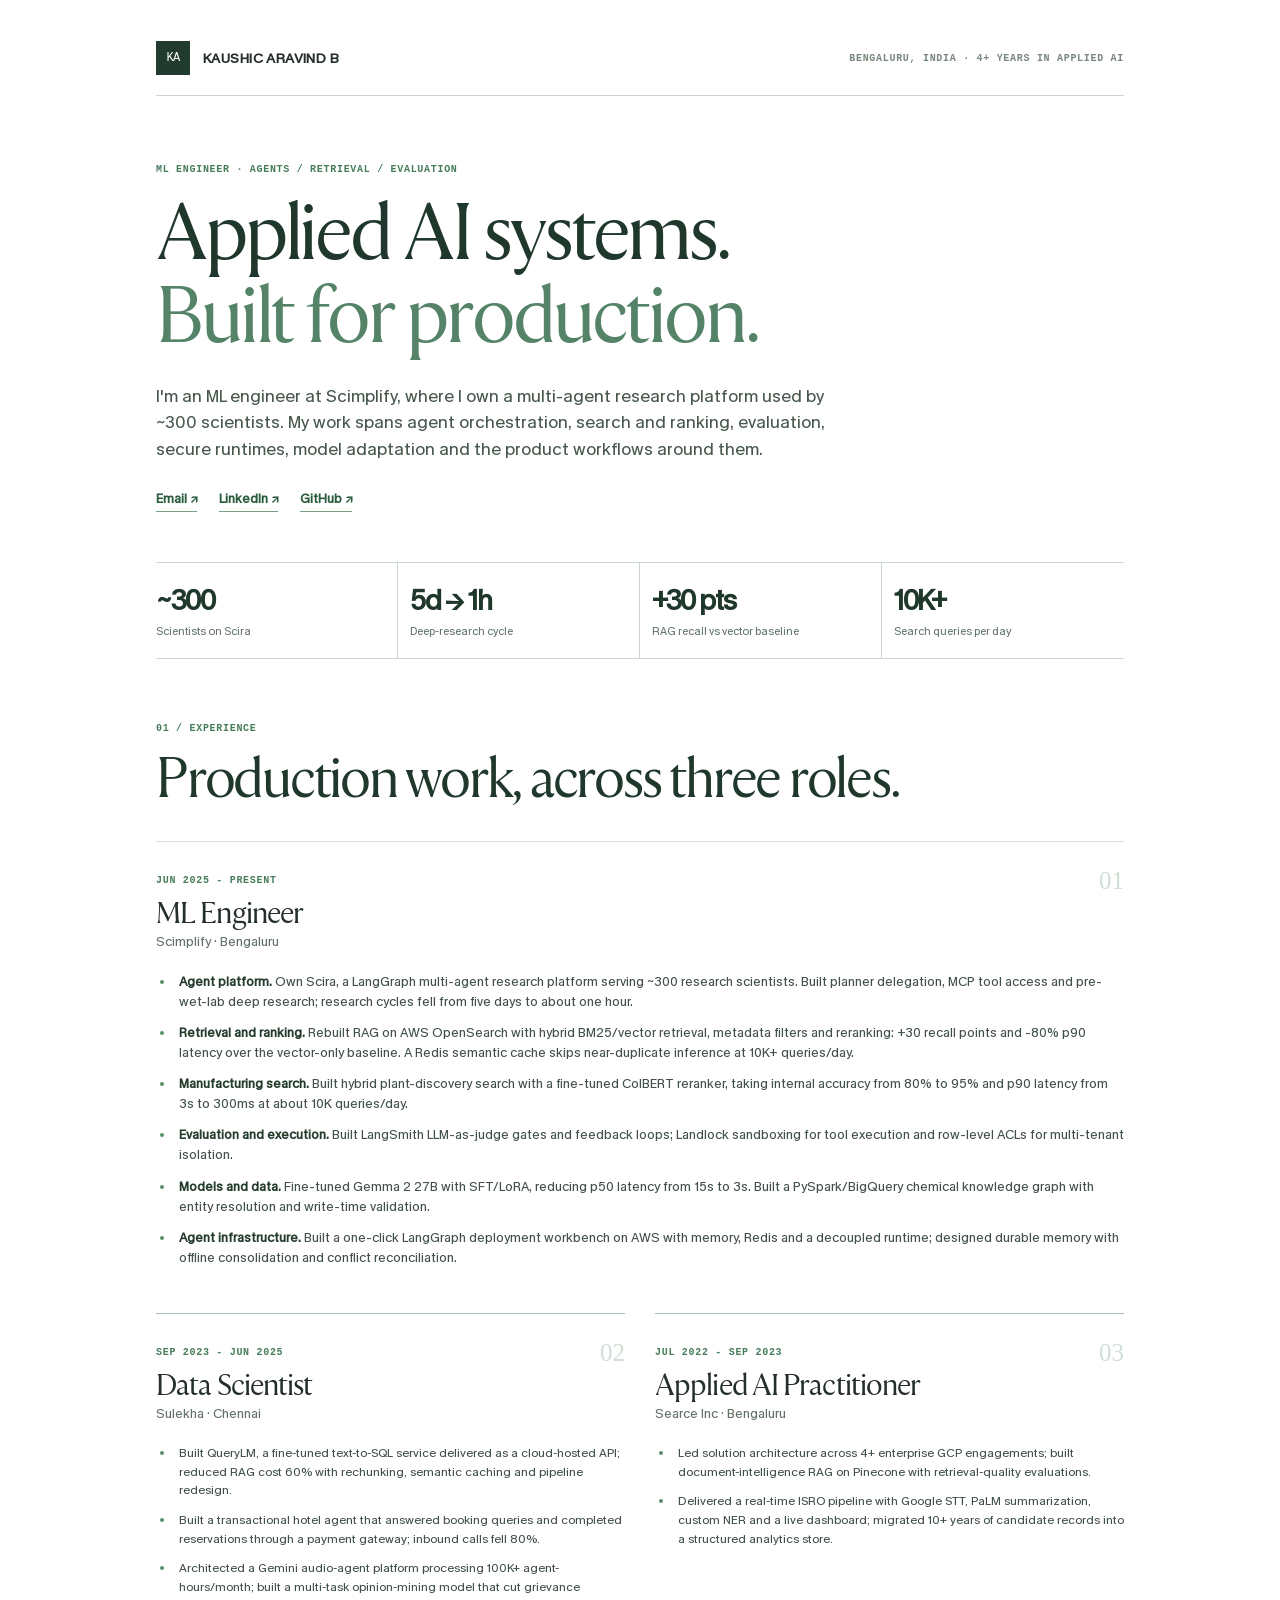
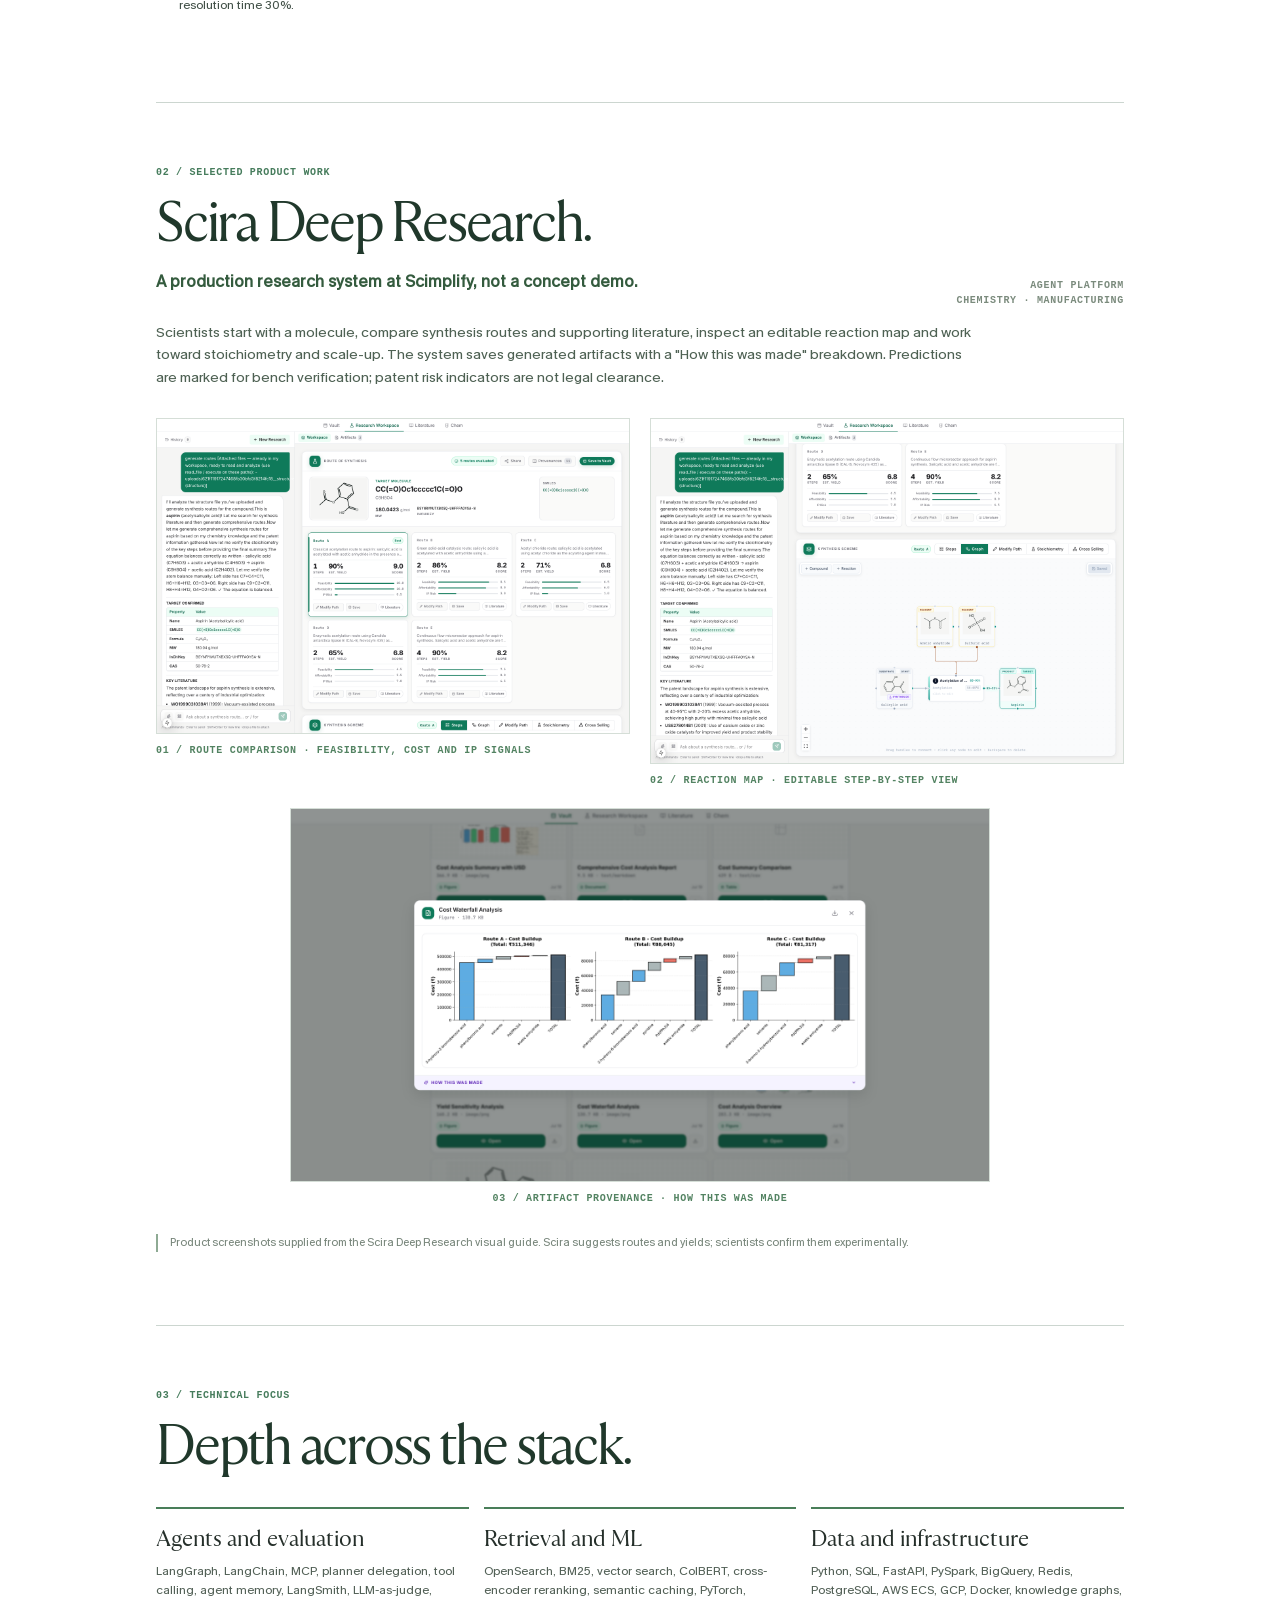
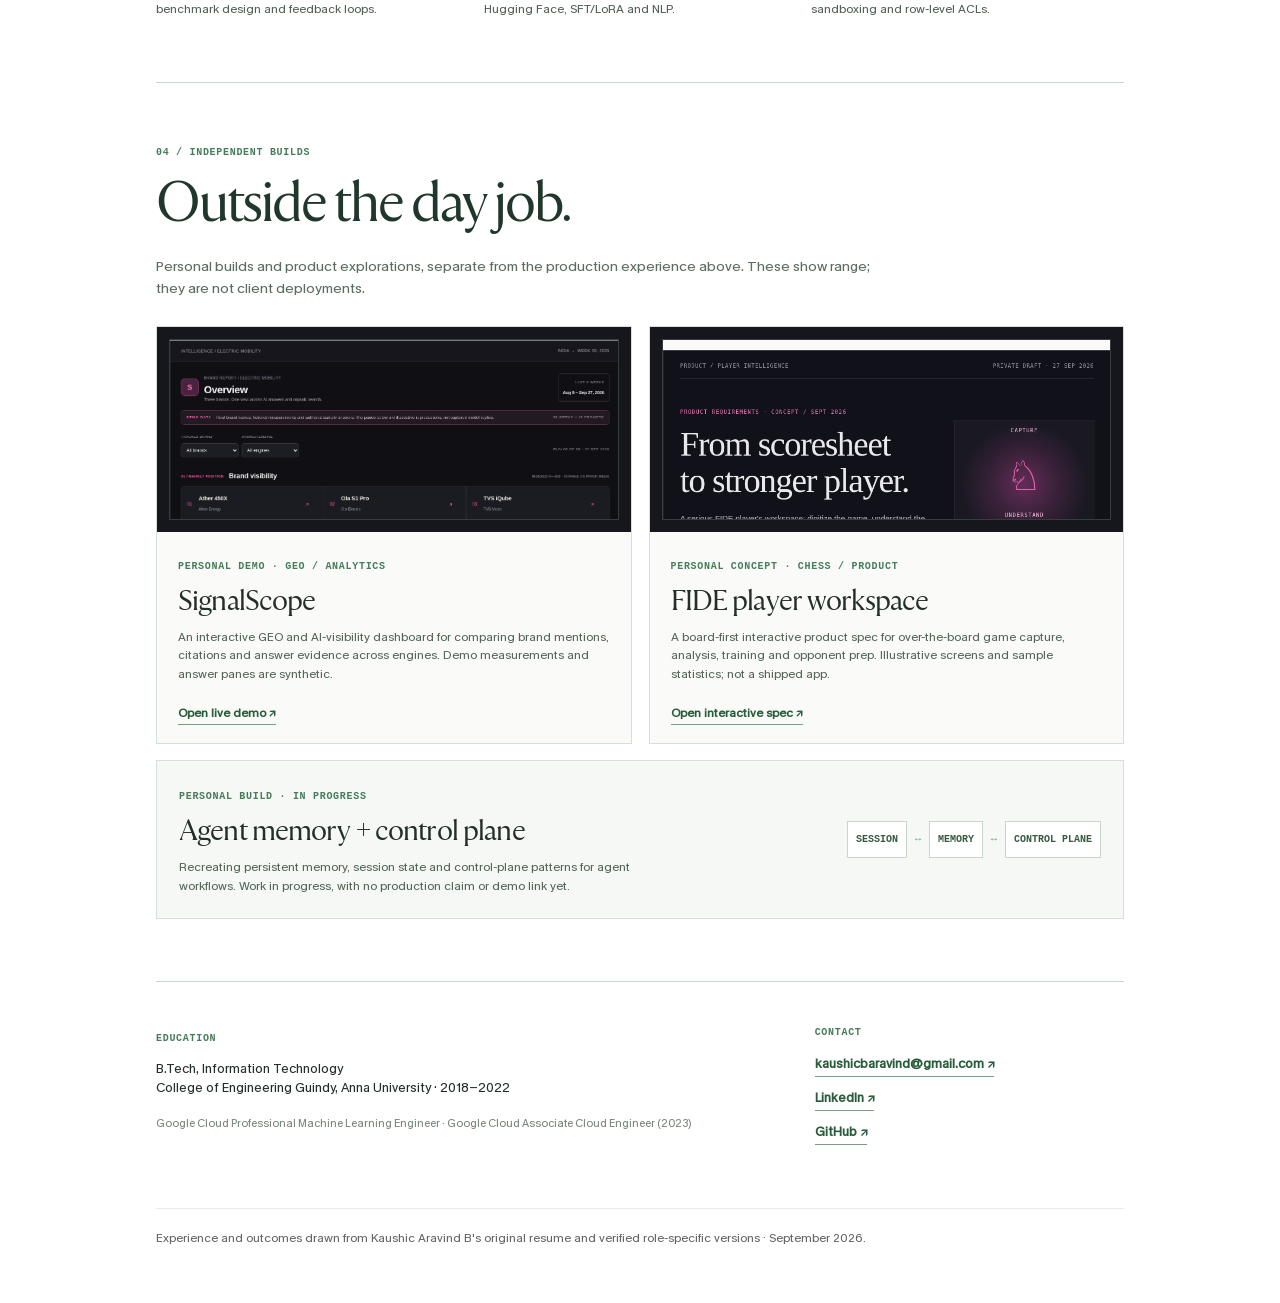
==== portfolio/index.html @ b6847d8d "Publish applied AI portfolio and independent demos" ====
<!doctype html><html lang="en"><head><meta charset="UTF-8"><meta name="viewport" content="width=device-width,initial-scale=1"><title>Kaushic Aravind B | Applied AI Engineer</title>  <script type="module" crossorigin src="./assets/portfolio-B55rDyBB.js"></script>
  <link rel="modulepreload" crossorigin href="./assets/shim-C5MHmxsf.js">
  <link rel="stylesheet" crossorigin href="./assets/shim-DwW3Mtgs.css">
  <link rel="stylesheet" crossorigin href="./assets/portfolio-5-9ZwPpC.css">
</head><body><div id="root"></div></body></html>
---- portfolio/assets/shim-DwW3Mtgs.css ----
@font-face{font-family:Aime;src:url(./Aime-Regular-C7CHWRR1.woff2) format("woff2");font-weight:400;font-display:swap}@font-face{font-family:KMR Melange Grotesk;src:url(./KMRMelangeGrotesk-Regular-BQ0DoJin.woff2) format("woff2");font-display:swap}:root{--ds-page:#fff;--ds-ink:#251f21;--ds-hairline:#eae9ea}.file-card{max-width:1040px;margin:0 auto;padding:24px;background:#fff}.file-header{padding:16px 0 20px;font-family:KMR Melange Grotesk,Arial,sans-serif}.file-header h1{font:400 36px/1.1 Aime,Georgia,serif;letter-spacing:-.025em;margin:0 0 12px}.file-header p{margin:4px 0;font-size:14px;line-height:1.5}.file-closing{font:12px/1.5 KMR Melange Grotesk,Arial,sans-serif;color:#666;padding:20px 0;border-top:1px solid #eae9ea;margin-top:20px}@media(min-width:768px){.file-card{padding:36px}}body:has(.prdshell) .file-header{color:#25232b}body:has(.prdshell) .file-closing{background:#111219;color:#aaa;border:0;padding:18px 24px;margin:0}
---- portfolio/assets/portfolio-5-9ZwPpC.css ----
html,body,#root{margin:0;min-height:100%}body{background:var(--ds-page)}*{box-sizing:border-box}.cv{color:#252f2a;font-family:KMR Melange Grotesk,Arial,sans-serif}.top{display:flex;justify-content:space-between;align-items:center;border-bottom:1px solid #ccd6d0;padding:5px 0 20px;gap:15px}.identity{display:flex;gap:13px;align-items:center;font-weight:700;font-size:14px;letter-spacing:.03em}.monogram{display:grid;place-items:center;width:34px;height:34px;background:#213b2e;color:#fff;font:12px monospace;letter-spacing:-.05em}.location,.kicker,.blockLabel,.period,.workStamp,.gallery figcaption{font:700 10px/1.5 monospace;letter-spacing:.07em}.location{color:#77867a;text-align:right}.intro{padding:66px 0 50px}.kicker,.blockLabel,.period{color:#467c5c}.intro h1,.block h2{font-family:Aime,Georgia,serif;font-weight:400;letter-spacing:-.04em;color:#20382b}.intro h1{font-size:clamp(48px,6.2vw,79px);line-height:1.05;margin:17px 0 24px}.intro h1 em{font-style:normal;color:#548368}.intro p{font-size:17px;line-height:1.55;max-width:710px;color:#48584d;margin:0}.contact{display:flex;gap:22px;margin-top:27px}.contact a,.footerContact a{color:#285c3b;text-decoration:none;font-weight:700;border-bottom:1px solid #779f81;padding-bottom:4px;font-size:13px}.contact a:hover,.footerContact a:hover{text-decoration:underline}.impact{display:grid;grid-template-columns:repeat(4,1fr);border-block:1px solid #ccd6d0}.impact>div{padding:19px 12px;border-right:1px solid #ccd6d0}.impact>div:first-child{padding-left:0}.impact>div:last-child{border:0}.impact strong{display:block;font-size:28px;letter-spacing:-.05em;color:#20382b}.impact span{display:block;font-size:11px;color:#66766b;margin-top:5px}.block{padding:62px 0;border-bottom:1px solid #ccd6d0}.block h2{font-size:clamp(37px,4.5vw,56px);line-height:1.1;margin:13px 0 30px}.role{padding:25px 0;border-top:1px solid #d8e1d9}.roleMeta{display:flex;justify-content:space-between;gap:15px;align-items:start}.roleMeta h3{font-family:Aime,Georgia,serif;letter-spacing:-.03em;font-weight:400;font-size:30px;margin:7px 0 1px}.roleMeta p{margin:0;color:#617166;font-size:13px}.roleIndex{font:25px Georgia,serif;color:#d0ded3}.role ul{margin:22px 0 0;padding-left:19px;display:grid;gap:11px}.role li{font-size:13px;line-height:1.55;color:#425148;padding-left:4px}.role li::marker{color:#57916a}.role li b{color:#243c2c}.earlier{display:grid;grid-template-columns:1fr 1fr;gap:30px;margin-top:20px}.earlier .role{border-top:1px solid #aabeb0}.earlier .role li{font-size:12px}.workHeader{display:flex;justify-content:space-between;align-items:end;gap:20px}.workHeader h2{margin-bottom:5px}.workStamp{text-align:right;color:#7b8b7d}.workSub{font-weight:700;color:#345b3e!important}.work>p{font-size:14px;line-height:1.62;max-width:820px;color:#4e6153}.gallery{display:grid;grid-template-columns:repeat(2,minmax(0,1fr));gap:20px;margin:28px 0}.gallery figure{margin:0;min-width:0}.gallery img{width:100%;height:auto;display:block;border:1px solid #d5ded7;background:#eff3f0}.gallery figcaption{margin-top:9px;color:#538362}.gallery .artifact{grid-column:span 2}.artifact img{max-width:700px;margin:auto}.artifact figcaption{text-align:center}.sourceNote{font-size:11px!important;color:#79877c!important;border-left:2px solid #8eaa94;padding-left:12px;margin-top:20px}.skills{display:grid;grid-template-columns:repeat(3,1fr);gap:15px}.skills>div{border-top:2px solid #497e59;padding-top:15px}.skills h3{font-family:Aime,Georgia,serif;font-size:23px;font-weight:400;margin:0 0 9px}.skills p{font-size:12px;line-height:1.6;color:#536157;margin:0}.footer{display:grid;grid-template-columns:2fr 1fr;gap:40px;padding:43px 0}.footer p{font-size:13px;line-height:1.5}.footer small{font-size:11px;color:#78877b;line-height:1.6}.footerContact{display:flex;flex-direction:column;align-items:start;gap:12px}.footerContact .blockLabel{margin-bottom:3px}@media(max-width:700px){.location{display:none}.intro{padding:52px 0 40px}.intro h1{font-size:47px}.intro p{font-size:15px}.impact{grid-template-columns:repeat(2,1fr)}.impact>div{padding:17px 11px!important}.impact>div:nth-child(2){border-right:0}.impact>div:nth-child(-n+2){border-bottom:1px solid #ccd6d0}.impact strong{font-size:23px}.block{padding:47px 0}.earlier,.skills,.footer{grid-template-columns:1fr}.earlier{gap:4px}.gallery{grid-template-columns:1fr}.gallery .artifact{grid-column:auto}.workStamp{display:none}.footer{gap:20px}.contact{gap:15px}}.independentIntro{font-size:14px;line-height:1.55;color:#5b6d60;margin:-8px 0 26px;max-width:730px}.buildGrid{display:grid;grid-template-columns:repeat(2,minmax(0,1fr));gap:17px}.buildCard{border:1px solid #d6e0d8;background:#fafbf9;min-width:0}.buildVisual{background:#15171d;padding:12px;height:205px;overflow:hidden}.buildVisual img{display:block;width:100%;height:100%;object-fit:cover;object-position:left top;border:1px solid #353d43}.buildContent{padding:21px}.buildContent h3,.buildProgress h3{font-family:Aime,Georgia,serif;font-size:29px;font-weight:400;letter-spacing:-.03em;margin:9px 0}.buildContent p,.buildProgress p{font-size:12px;line-height:1.55;color:#56675a;margin:0 0 18px}.buildContent a{color:#285c3b;text-decoration:none;border-bottom:1px solid #779f81;font-size:12px;font-weight:700;padding-bottom:3px}.buildProgress{display:grid;grid-template-columns:1.2fr 1fr;gap:30px;align-items:center;margin-top:16px;border:1px solid #d6e0d8;background:#f5f8f4;padding:22px}.buildProgress p{margin-bottom:0}.buildDiagram{display:flex;align-items:center;justify-content:flex-end;gap:8px;font:700 10px monospace;color:#365941}.buildDiagram span{background:#fff;border:1px solid #c7d8ca;padding:12px 8px;text-align:center}.buildDiagram b{color:#5a9a6a}@media(max-width:700px){.buildGrid,.buildProgress{grid-template-columns:1fr}.buildVisual{height:185px}.buildProgress{gap:18px}.buildDiagram{justify-content:start;gap:5px;font-size:8px}.buildDiagram span{padding:10px 5px}}
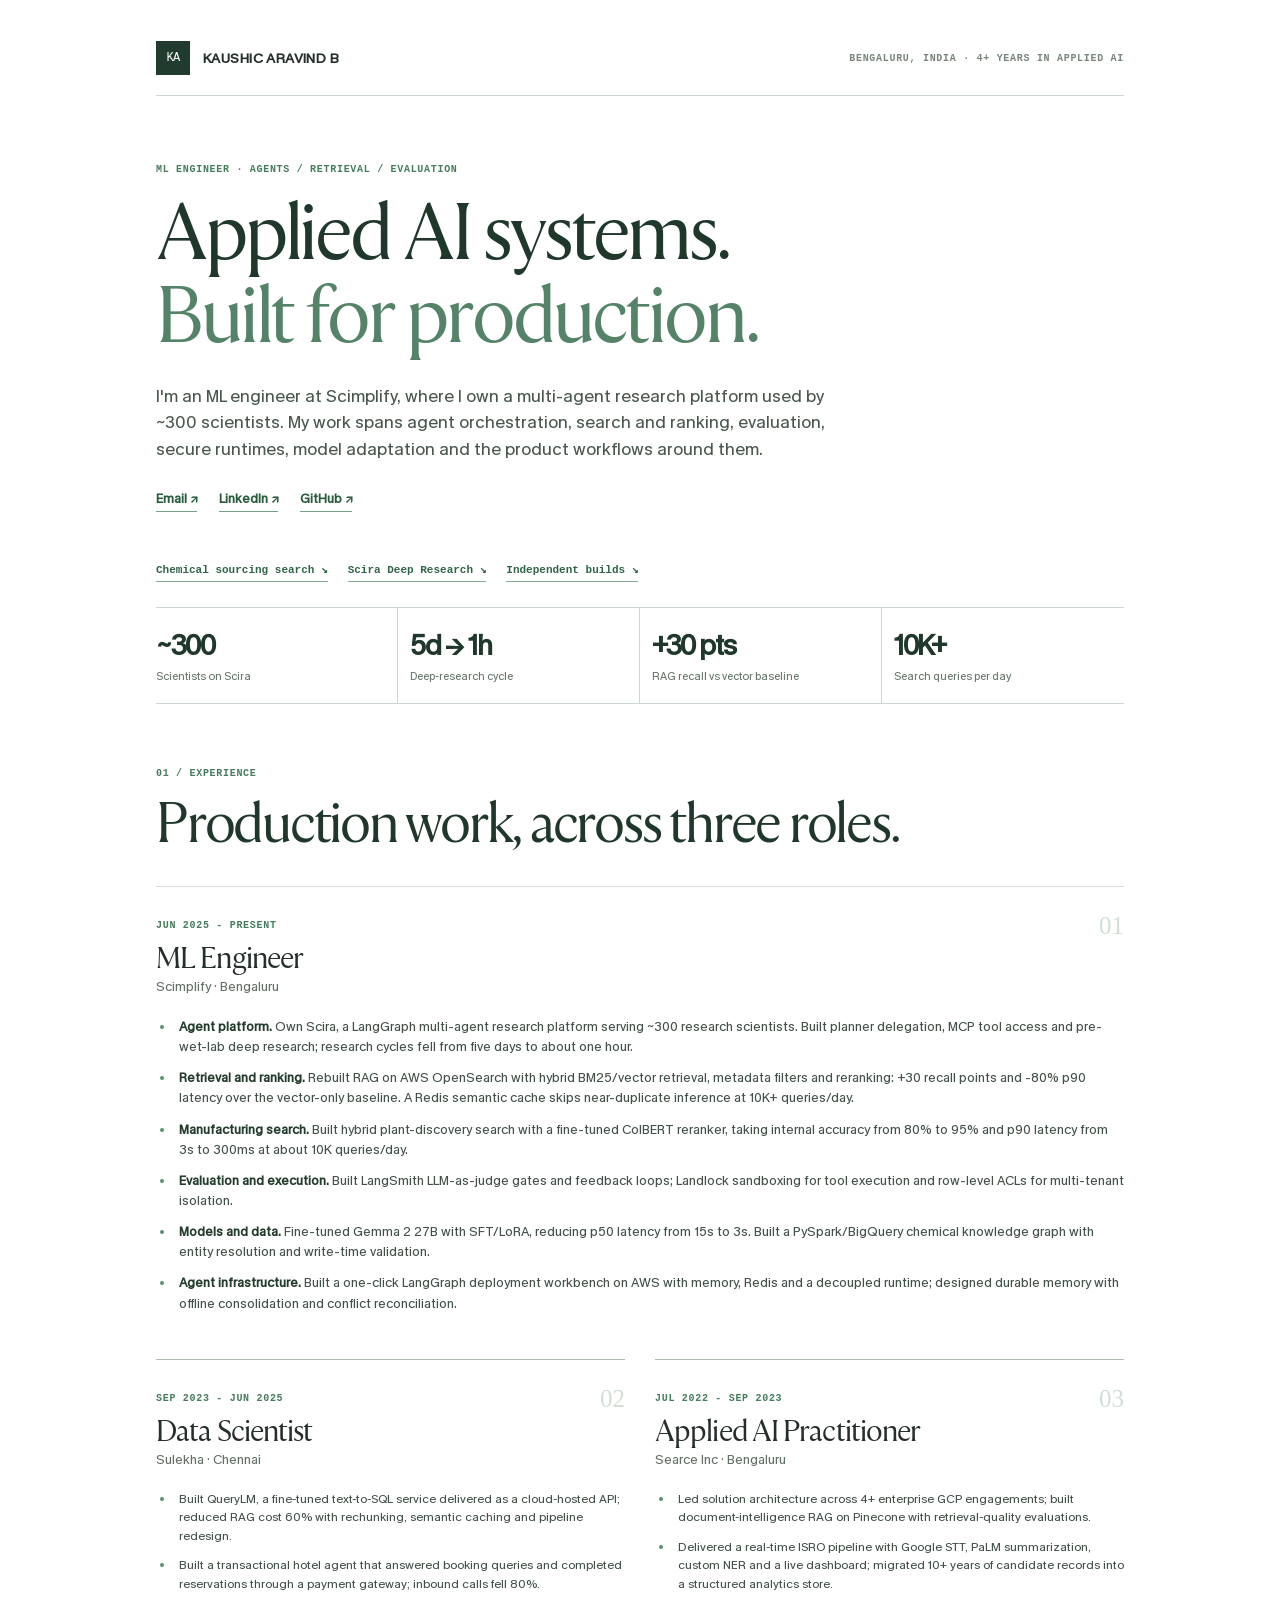
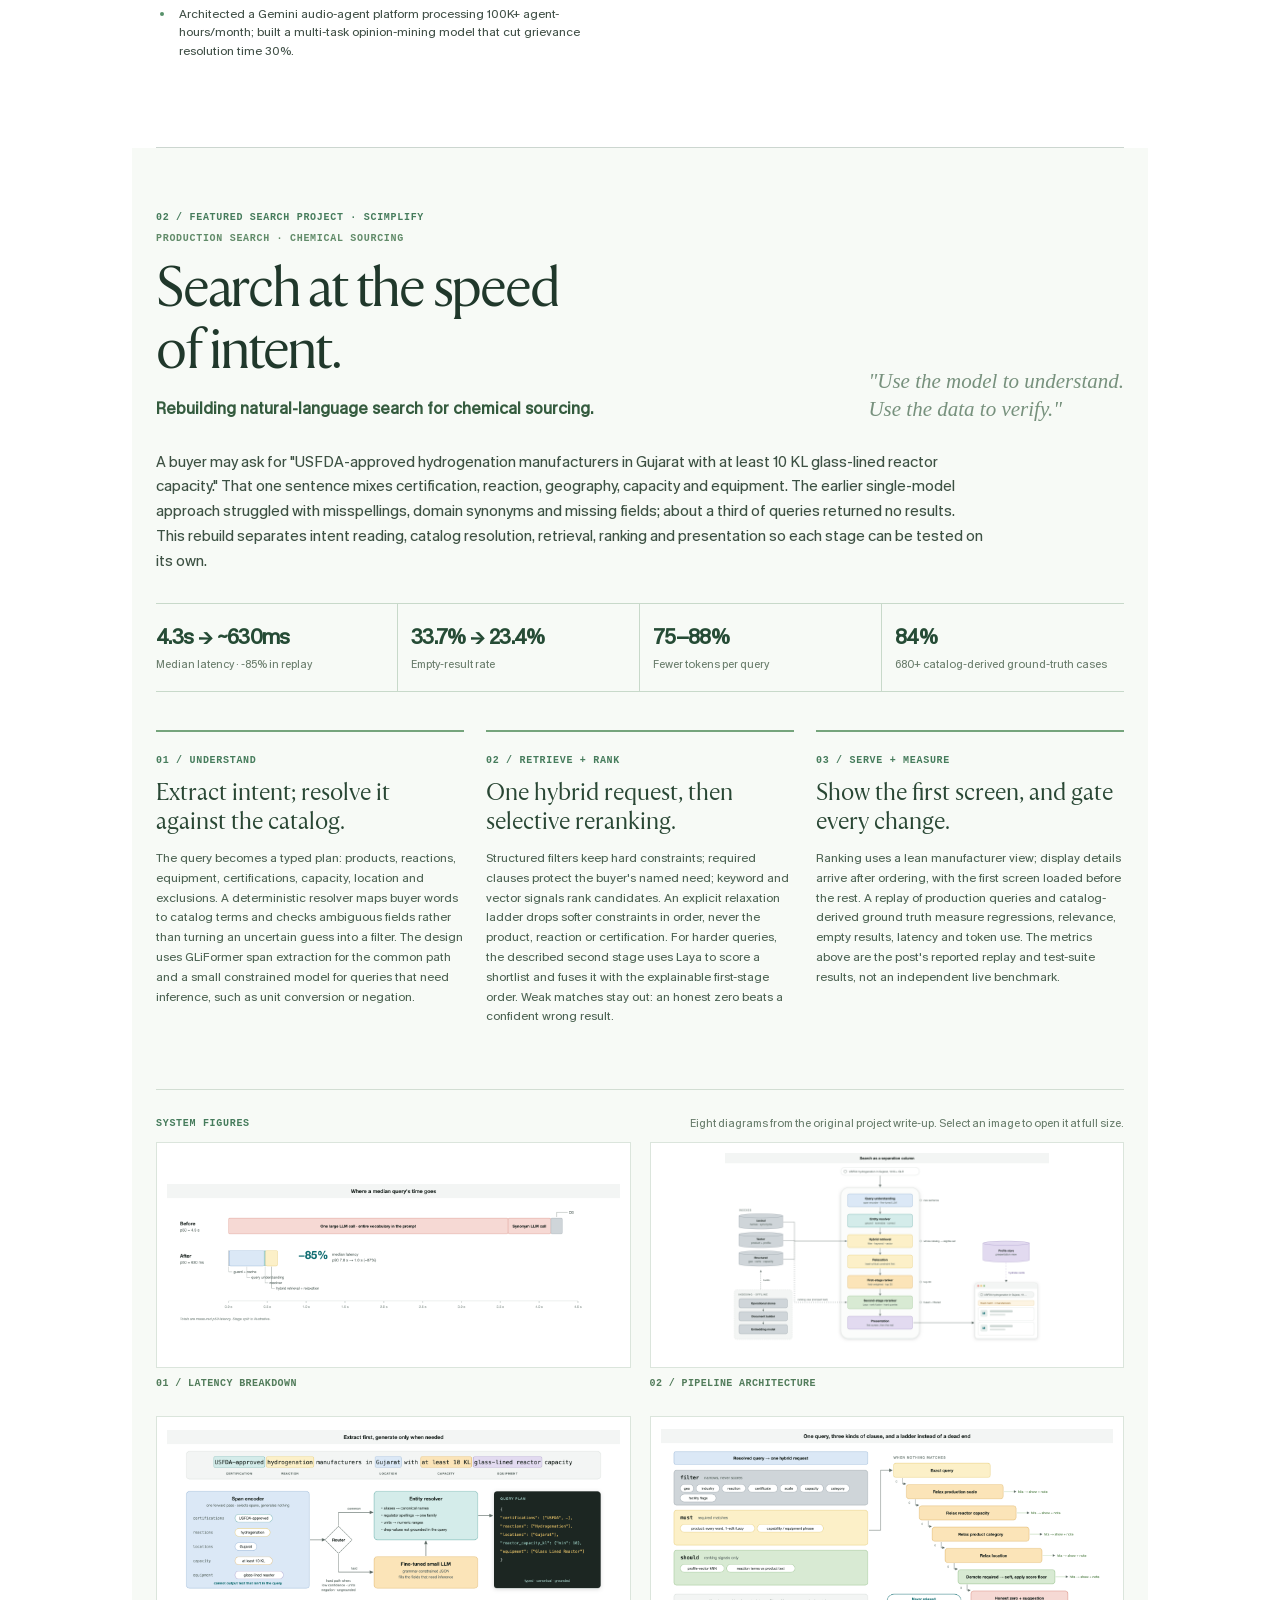
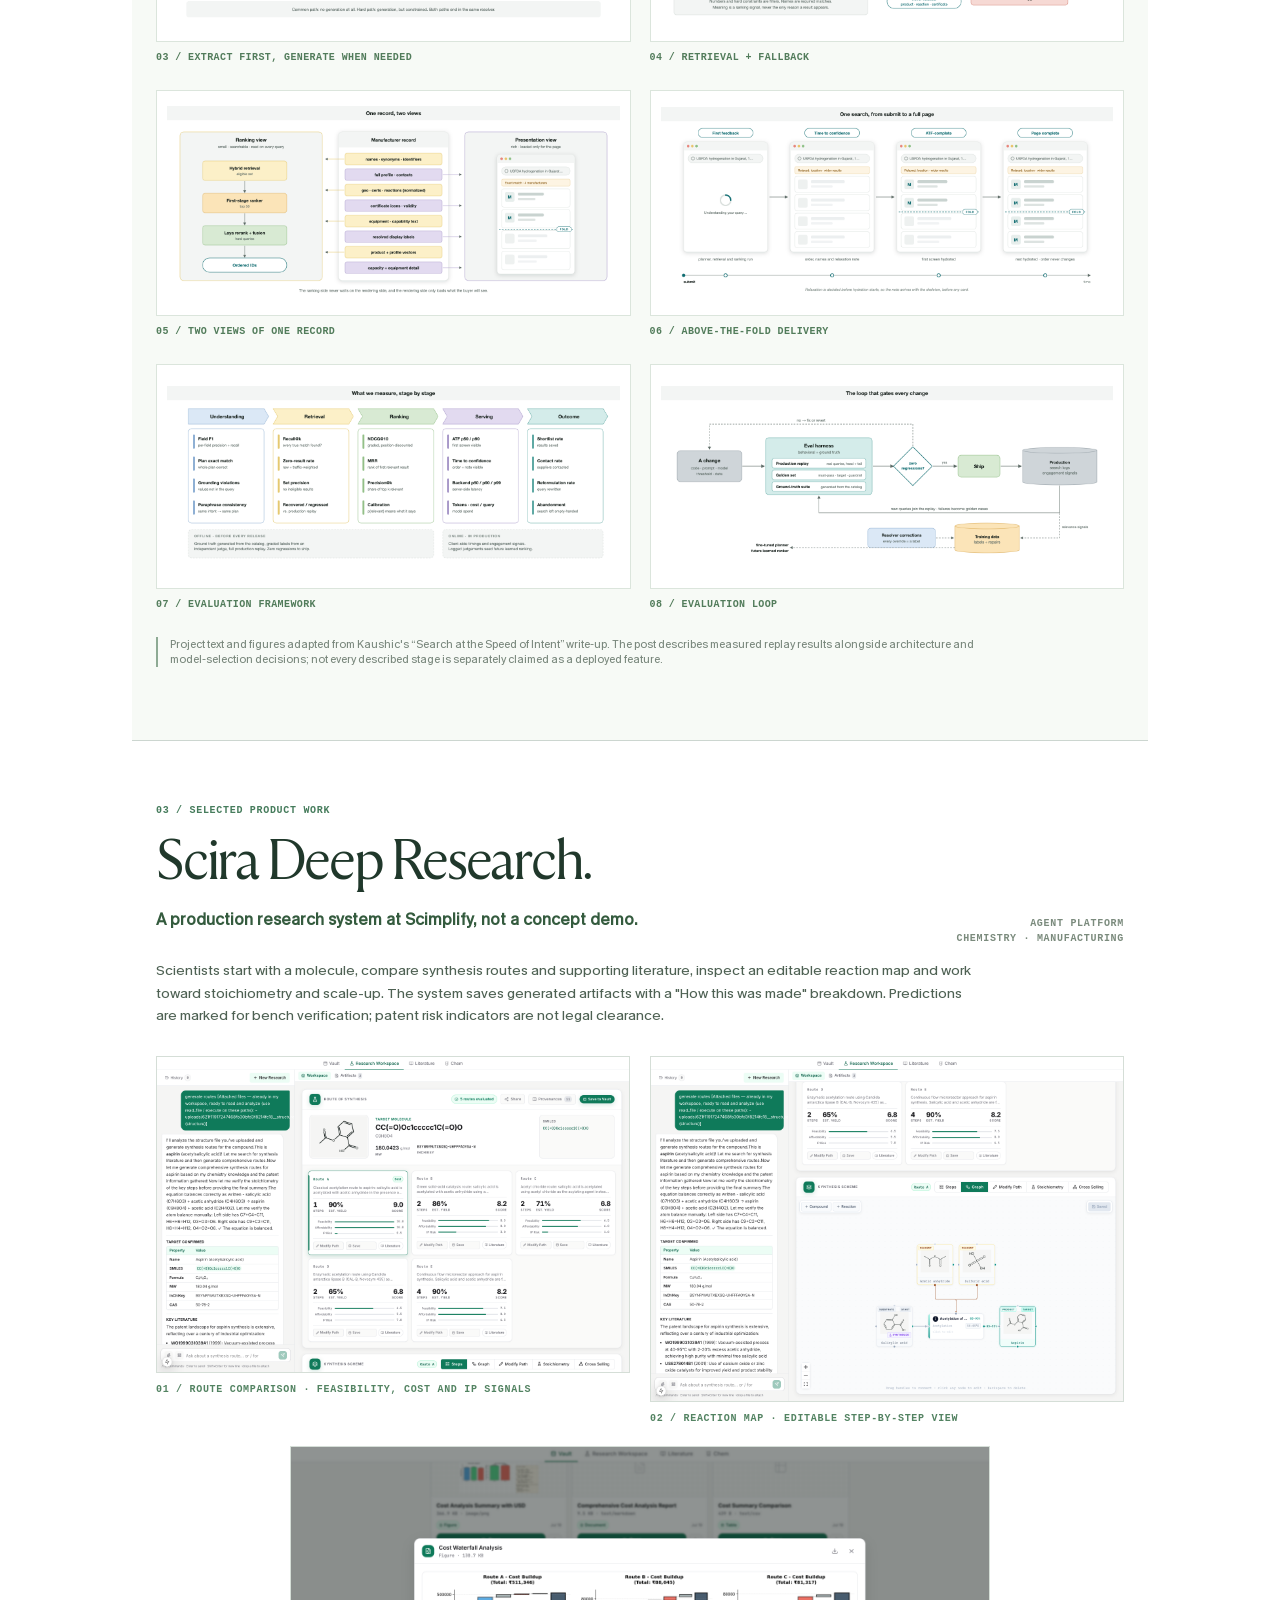
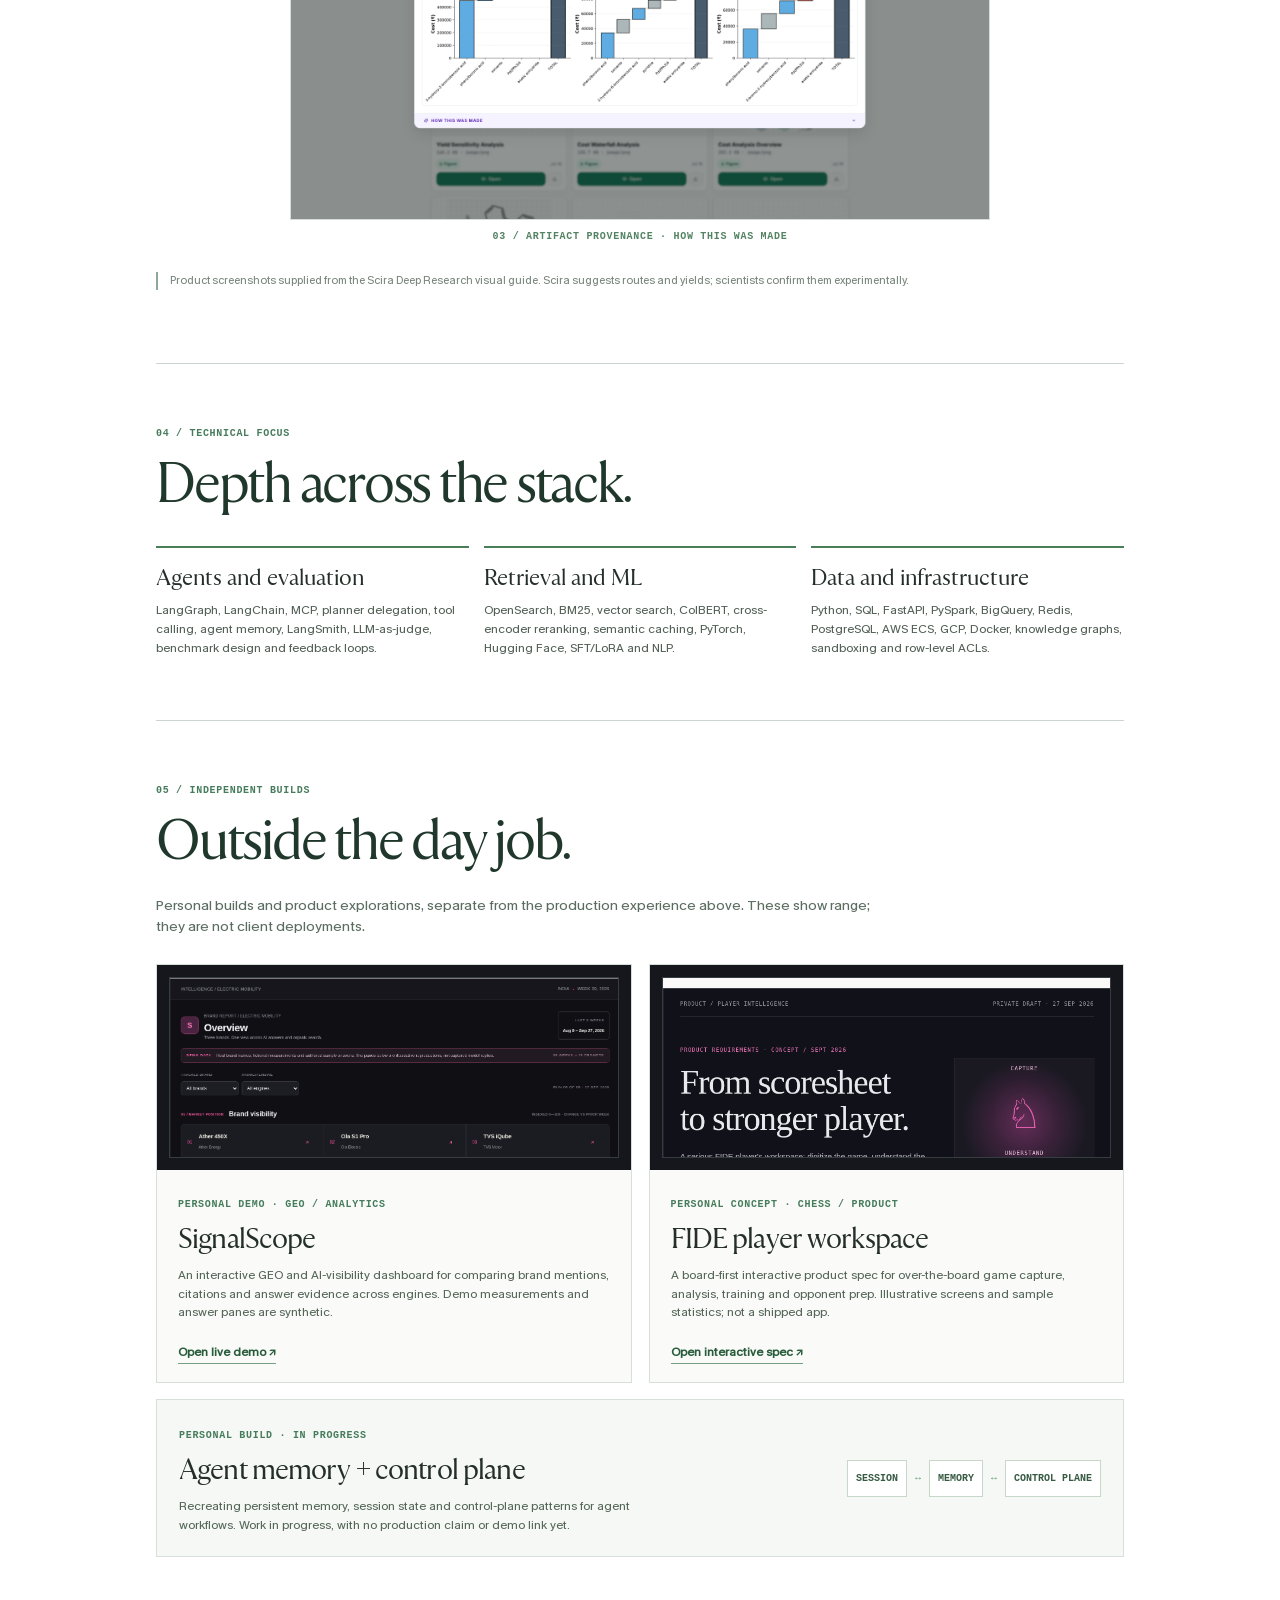
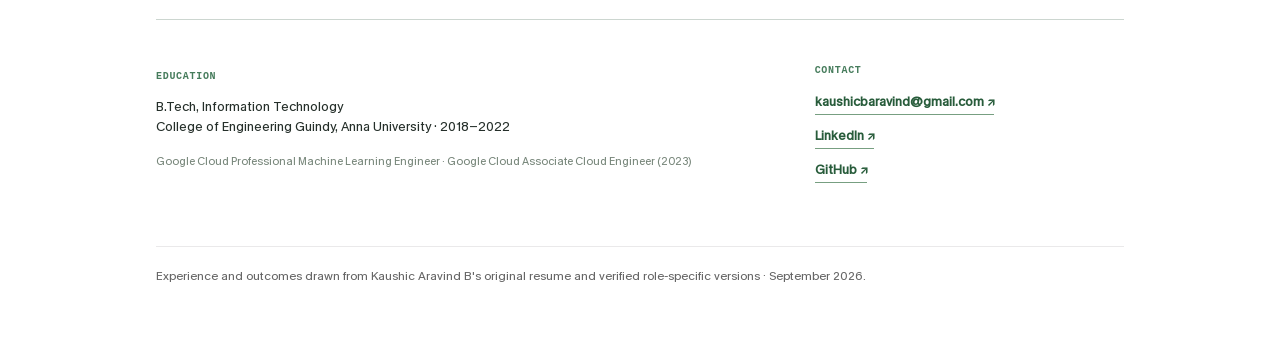
==== commit 0bf83c7d: "Feature chemical sourcing search with original project figures" ====
--- a/portfolio/index.html
+++ b/portfolio/index.html
@@ -1,5 +1,5 @@
-<!doctype html><html lang="en"><head><meta charset="UTF-8"><meta name="viewport" content="width=device-width,initial-scale=1"><title>Kaushic Aravind B | Applied AI Engineer</title>  <script type="module" crossorigin src="./assets/portfolio-B55rDyBB.js"></script>
+<!doctype html><html lang="en"><head><meta charset="UTF-8"><meta name="viewport" content="width=device-width,initial-scale=1"><title>Kaushic Aravind B | Applied AI Engineer</title>  <script type="module" crossorigin src="./assets/portfolio-BdbGNcNs.js"></script>
   <link rel="modulepreload" crossorigin href="./assets/shim-C5MHmxsf.js">
   <link rel="stylesheet" crossorigin href="./assets/shim-DwW3Mtgs.css">
-  <link rel="stylesheet" crossorigin href="./assets/portfolio-5-9ZwPpC.css">
+  <link rel="stylesheet" crossorigin href="./assets/portfolio-DUl5qmBk.css">
 </head><body><div id="root"></div></body></html>
--- a/portfolio/assets/portfolio-DUl5qmBk.css
+++ b/portfolio/assets/portfolio-DUl5qmBk.css
@@ -0,0 +1 @@
+html,body,#root{margin:0;min-height:100%}body{background:var(--ds-page)}*{box-sizing:border-box}.cv{color:#252f2a;font-family:KMR Melange Grotesk,Arial,sans-serif}.top{display:flex;justify-content:space-between;align-items:center;border-bottom:1px solid #ccd6d0;padding:5px 0 20px;gap:15px}.identity{display:flex;gap:13px;align-items:center;font-weight:700;font-size:14px;letter-spacing:.03em}.monogram{display:grid;place-items:center;width:34px;height:34px;background:#213b2e;color:#fff;font:12px monospace;letter-spacing:-.05em}.location,.kicker,.blockLabel,.period,.workStamp,.gallery figcaption{font:700 10px/1.5 monospace;letter-spacing:.07em}.location{color:#77867a;text-align:right}.intro{padding:66px 0 50px}.kicker,.blockLabel,.period{color:#467c5c}.intro h1,.block h2{font-family:Aime,Georgia,serif;font-weight:400;letter-spacing:-.04em;color:#20382b}.intro h1{font-size:clamp(48px,6.2vw,79px);line-height:1.05;margin:17px 0 24px}.intro h1 em{font-style:normal;color:#548368}.intro p{font-size:17px;line-height:1.55;max-width:710px;color:#48584d;margin:0}.contact{display:flex;gap:22px;margin-top:27px}.contact a,.footerContact a{color:#285c3b;text-decoration:none;font-weight:700;border-bottom:1px solid #779f81;padding-bottom:4px;font-size:13px}.contact a:hover,.footerContact a:hover{text-decoration:underline}.impact{display:grid;grid-template-columns:repeat(4,1fr);border-block:1px solid #ccd6d0}.impact>div{padding:19px 12px;border-right:1px solid #ccd6d0}.impact>div:first-child{padding-left:0}.impact>div:last-child{border:0}.impact strong{display:block;font-size:28px;letter-spacing:-.05em;color:#20382b}.impact span{display:block;font-size:11px;color:#66766b;margin-top:5px}.block{padding:62px 0;border-bottom:1px solid #ccd6d0}.block h2{font-size:clamp(37px,4.5vw,56px);line-height:1.1;margin:13px 0 30px}.role{padding:25px 0;border-top:1px solid #d8e1d9}.roleMeta{display:flex;justify-content:space-between;gap:15px;align-items:start}.roleMeta h3{font-family:Aime,Georgia,serif;letter-spacing:-.03em;font-weight:400;font-size:30px;margin:7px 0 1px}.roleMeta p{margin:0;color:#617166;font-size:13px}.roleIndex{font:25px Georgia,serif;color:#d0ded3}.role ul{margin:22px 0 0;padding-left:19px;display:grid;gap:11px}.role li{font-size:13px;line-height:1.55;color:#425148;padding-left:4px}.role li::marker{color:#57916a}.role li b{color:#243c2c}.earlier{display:grid;grid-template-columns:1fr 1fr;gap:30px;margin-top:20px}.earlier .role{border-top:1px solid #aabeb0}.earlier .role li{font-size:12px}.workHeader{display:flex;justify-content:space-between;align-items:end;gap:20px}.workHeader h2{margin-bottom:5px}.workStamp{text-align:right;color:#7b8b7d}.workSub{font-weight:700;color:#345b3e!important}.work>p{font-size:14px;line-height:1.62;max-width:820px;color:#4e6153}.gallery{display:grid;grid-template-columns:repeat(2,minmax(0,1fr));gap:20px;margin:28px 0}.gallery figure{margin:0;min-width:0}.gallery img{width:100%;height:auto;display:block;border:1px solid #d5ded7;background:#eff3f0}.gallery figcaption{margin-top:9px;color:#538362}.gallery .artifact{grid-column:span 2}.artifact img{max-width:700px;margin:auto}.artifact figcaption{text-align:center}.sourceNote{font-size:11px!important;color:#79877c!important;border-left:2px solid #8eaa94;padding-left:12px;margin-top:20px}.skills{display:grid;grid-template-columns:repeat(3,1fr);gap:15px}.skills>div{border-top:2px solid #497e59;padding-top:15px}.skills h3{font-family:Aime,Georgia,serif;font-size:23px;font-weight:400;margin:0 0 9px}.skills p{font-size:12px;line-height:1.6;color:#536157;margin:0}.footer{display:grid;grid-template-columns:2fr 1fr;gap:40px;padding:43px 0}.footer p{font-size:13px;line-height:1.5}.footer small{font-size:11px;color:#78877b;line-height:1.6}.footerContact{display:flex;flex-direction:column;align-items:start;gap:12px}.footerContact .blockLabel{margin-bottom:3px}@media(max-width:700px){.location{display:none}.intro{padding:52px 0 40px}.intro h1{font-size:47px}.intro p{font-size:15px}.impact{grid-template-columns:repeat(2,1fr)}.impact>div{padding:17px 11px!important}.impact>div:nth-child(2){border-right:0}.impact>div:nth-child(-n+2){border-bottom:1px solid #ccd6d0}.impact strong{font-size:23px}.block{padding:47px 0}.earlier,.skills,.footer{grid-template-columns:1fr}.earlier{gap:4px}.gallery{grid-template-columns:1fr}.gallery .artifact{grid-column:auto}.workStamp{display:none}.footer{gap:20px}.contact{gap:15px}}.independentIntro{font-size:14px;line-height:1.55;color:#5b6d60;margin:-8px 0 26px;max-width:730px}.buildGrid{display:grid;grid-template-columns:repeat(2,minmax(0,1fr));gap:17px}.buildCard{border:1px solid #d6e0d8;background:#fafbf9;min-width:0}.buildVisual{background:#15171d;padding:12px;height:205px;overflow:hidden}.buildVisual img{display:block;width:100%;height:100%;object-fit:cover;object-position:left top;border:1px solid #353d43}.buildContent{padding:21px}.buildContent h3,.buildProgress h3{font-family:Aime,Georgia,serif;font-size:29px;font-weight:400;letter-spacing:-.03em;margin:9px 0}.buildContent p,.buildProgress p{font-size:12px;line-height:1.55;color:#56675a;margin:0 0 18px}.buildContent a{color:#285c3b;text-decoration:none;border-bottom:1px solid #779f81;font-size:12px;font-weight:700;padding-bottom:3px}.buildProgress{display:grid;grid-template-columns:1.2fr 1fr;gap:30px;align-items:center;margin-top:16px;border:1px solid #d6e0d8;background:#f5f8f4;padding:22px}.buildProgress p{margin-bottom:0}.buildDiagram{display:flex;align-items:center;justify-content:flex-end;gap:8px;font:700 10px monospace;color:#365941}.buildDiagram span{background:#fff;border:1px solid #c7d8ca;padding:12px 8px;text-align:center}.buildDiagram b{color:#5a9a6a}@media(max-width:700px){.buildGrid,.buildProgress{grid-template-columns:1fr}.buildVisual{height:185px}.buildProgress{gap:18px}.buildDiagram{justify-content:start;gap:5px;font-size:8px}.buildDiagram span{padding:10px 5px}}.projectNav{display:flex;gap:20px;flex-wrap:wrap;padding:0 0 25px;font:700 11px/1.5 monospace}.projectNav a{color:#326447;text-decoration:none;border-bottom:1px solid #83a992;padding-bottom:3px}.searchCase{background:#f7faf6;margin:0 -24px;padding:62px 24px}.searchLead{display:flex;justify-content:space-between;align-items:end;gap:20px}.searchLead h2{margin:12px 0}.searchLead .period{color:#618b69}.searchQuote{font:italic 21px/1.35 Georgia,serif;color:#77917d;padding-bottom:11px}.searchIntro{max-width:830px;font-size:15px;line-height:1.65;color:#3d5143}.searchStats{display:grid;grid-template-columns:repeat(4,1fr);border-block:1px solid #c8d9ca;margin:30px 0 38px}.searchStats>div{padding:19px 13px;border-right:1px solid #c8d9ca}.searchStats>div:first-child{padding-left:0}.searchStats>div:last-child{border:0}.searchStats strong{display:block;font-size:21px;color:#254b35;letter-spacing:-.03em}.searchStats span{display:block;color:#6b7e6d;font-size:11px;margin-top:6px}.searchStory{display:grid;grid-template-columns:repeat(3,minmax(0,1fr));gap:22px}.searchStory article{border-top:2px solid #75a47c;padding-top:15px}.searchStory h3{font:400 24px/1.2 Aime,Georgia,serif;color:#294734;margin:11px 0}.searchStory p{font-size:12px;line-height:1.65;color:#4e6454}.searchFigures{margin-top:50px}.searchFiguresHead{display:flex;justify-content:space-between;gap:15px;align-items:center;border-top:1px solid #d2ded3;padding-top:15px}.searchFiguresHead p{font-size:11px;color:#697d6c}.searchFigureGrid{display:grid;grid-template-columns:repeat(2,minmax(0,1fr));gap:25px 19px}.searchFigureGrid figure{margin:0;min-width:0}.searchFigureGrid a{display:block;background:#fff;border:1px solid #dbe5dc;padding:10px;transition:border-color .15s}.searchFigureGrid a:hover,.searchFigureGrid a:focus-visible{border-color:#49875e;outline:2px solid #49875e;outline-offset:2px}.searchFigureGrid img{display:block;width:100%;height:auto;aspect-ratio:2.22/1;object-fit:contain}.searchFigureGrid figcaption{color:#527c5b;font:700 10px/1.5 monospace;letter-spacing:.04em;margin-top:8px}.searchCase .sourceNote{max-width:850px;margin-top:25px}@media(max-width:700px){.searchCase{margin:0 -24px;padding:47px 24px}.searchLead{display:block}.searchQuote{font-size:17px;margin-top:14px}.searchStats,.searchStory,.searchFigureGrid{grid-template-columns:1fr}.searchStats>div{border-right:0;border-bottom:1px solid #c8d9ca;padding:13px 0}.searchStats>div:last-child{border:0}.searchFiguresHead{display:block}.searchFigureGrid{gap:24px}.projectNav{gap:13px}}
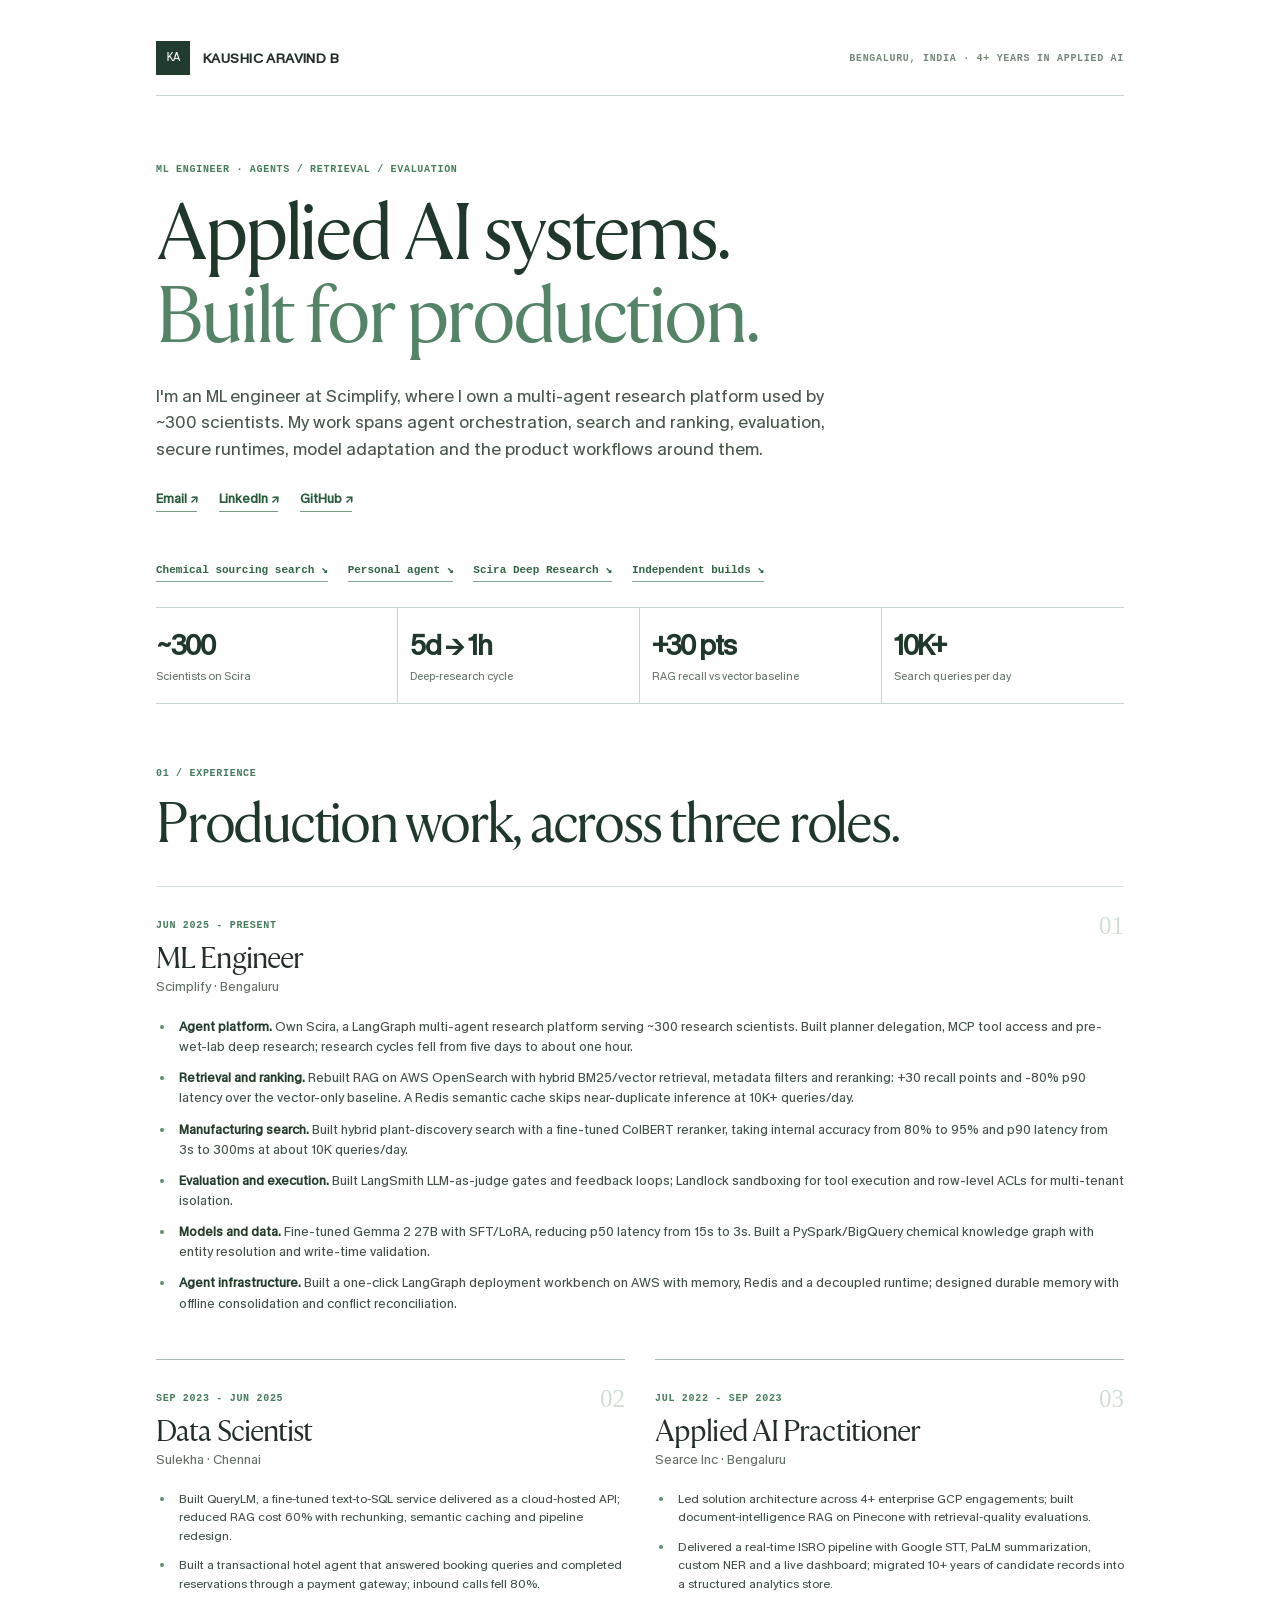
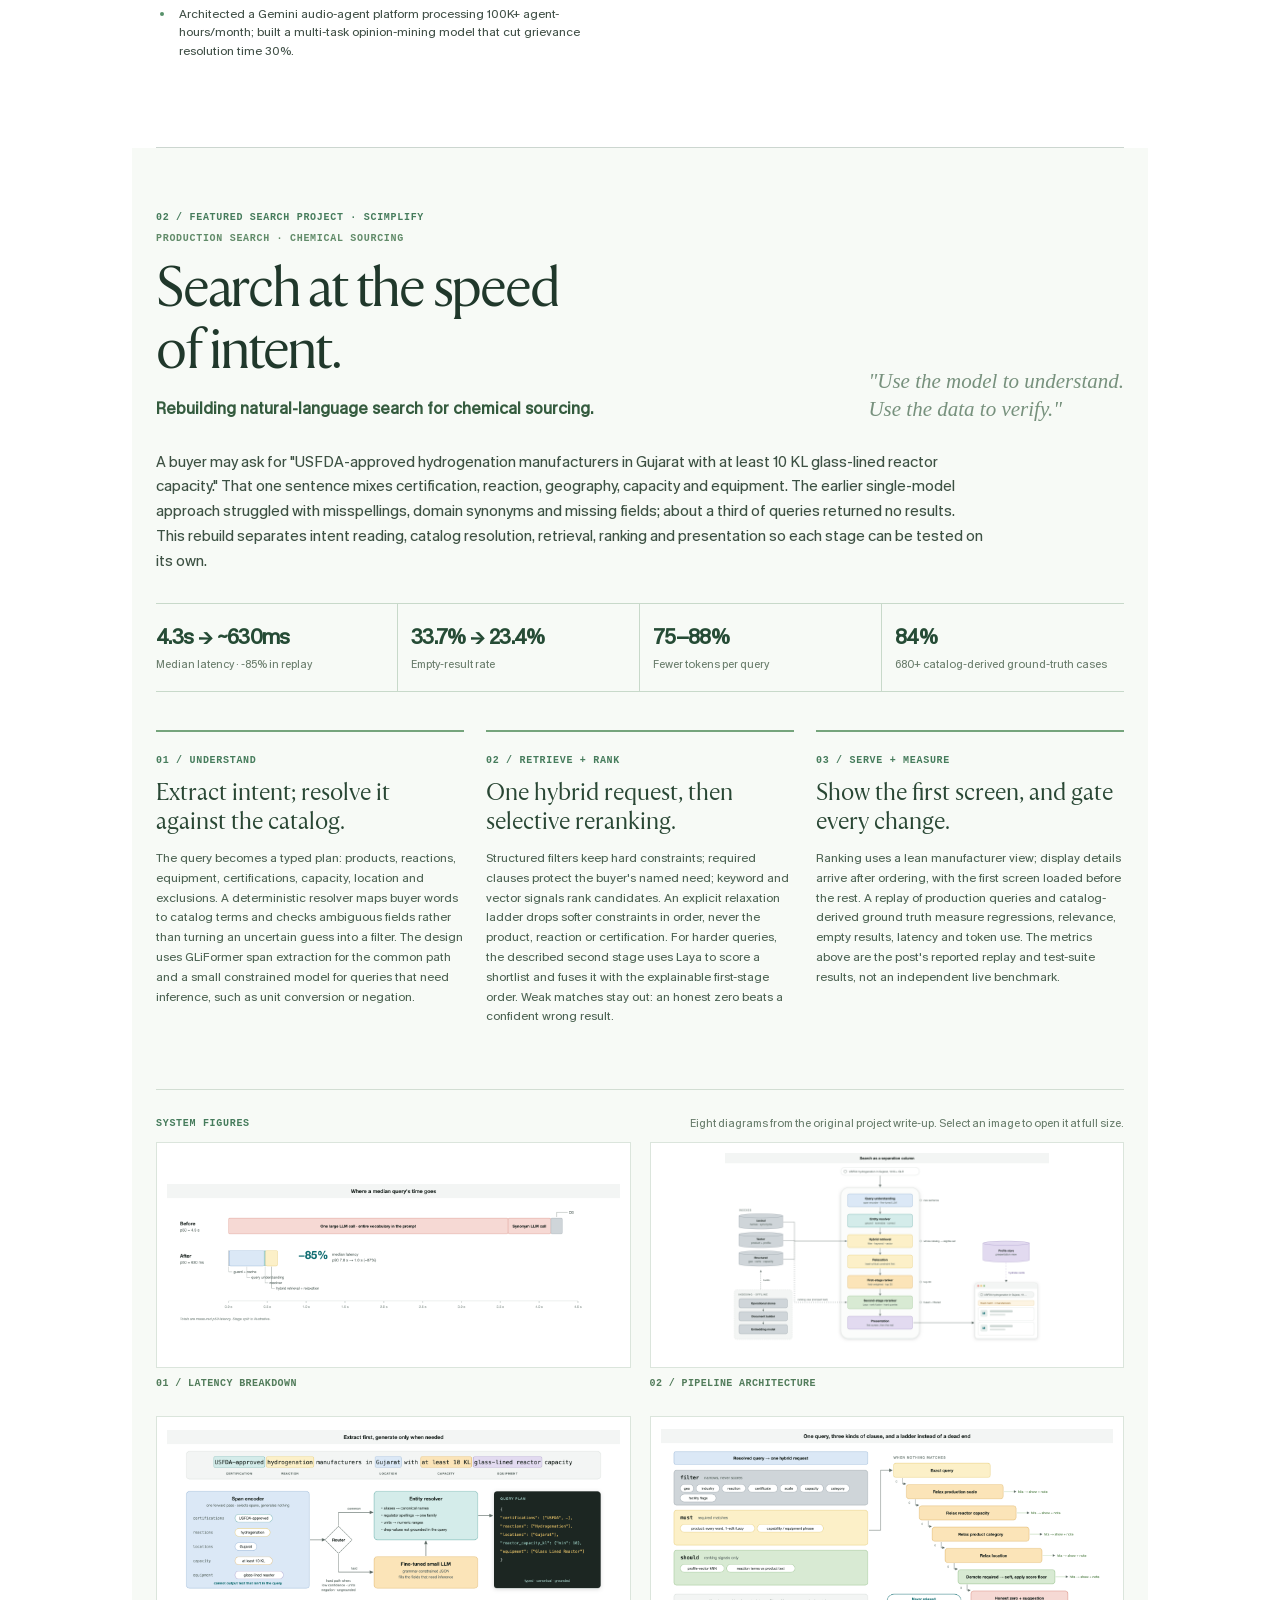
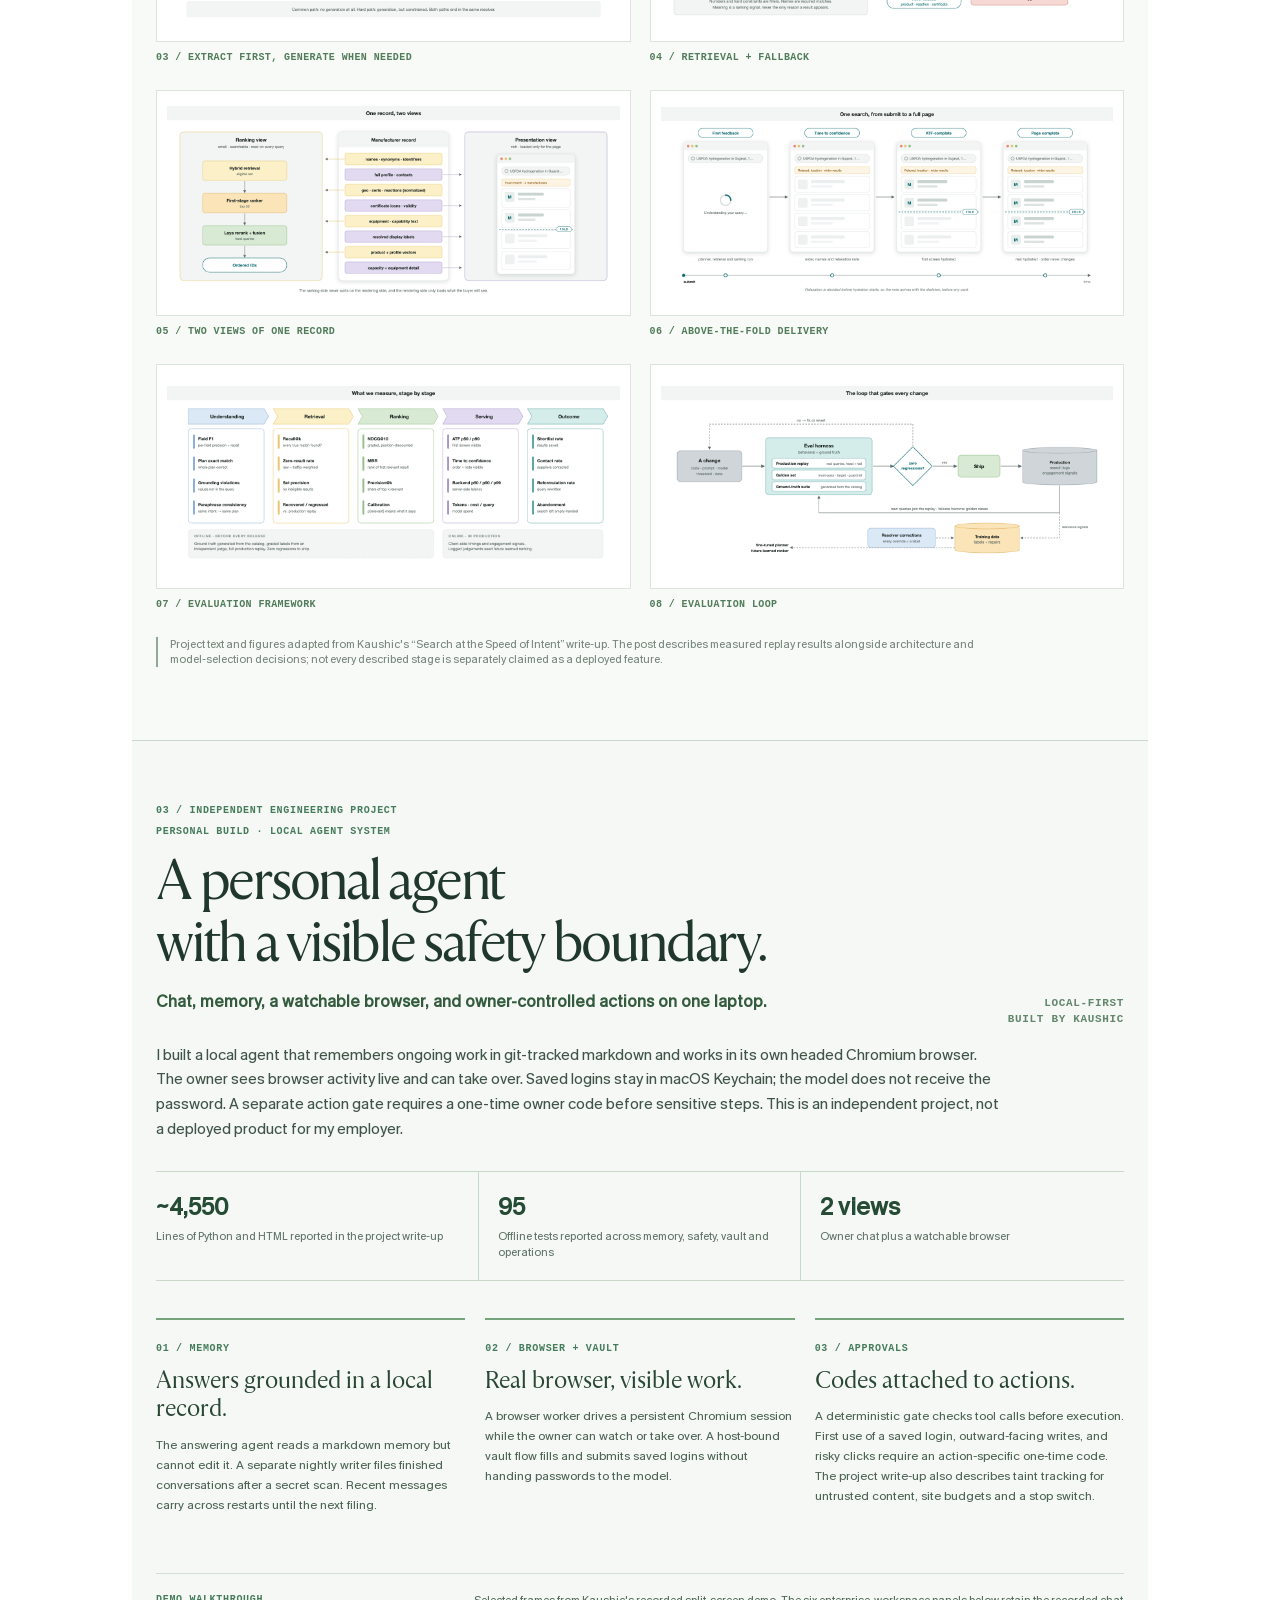
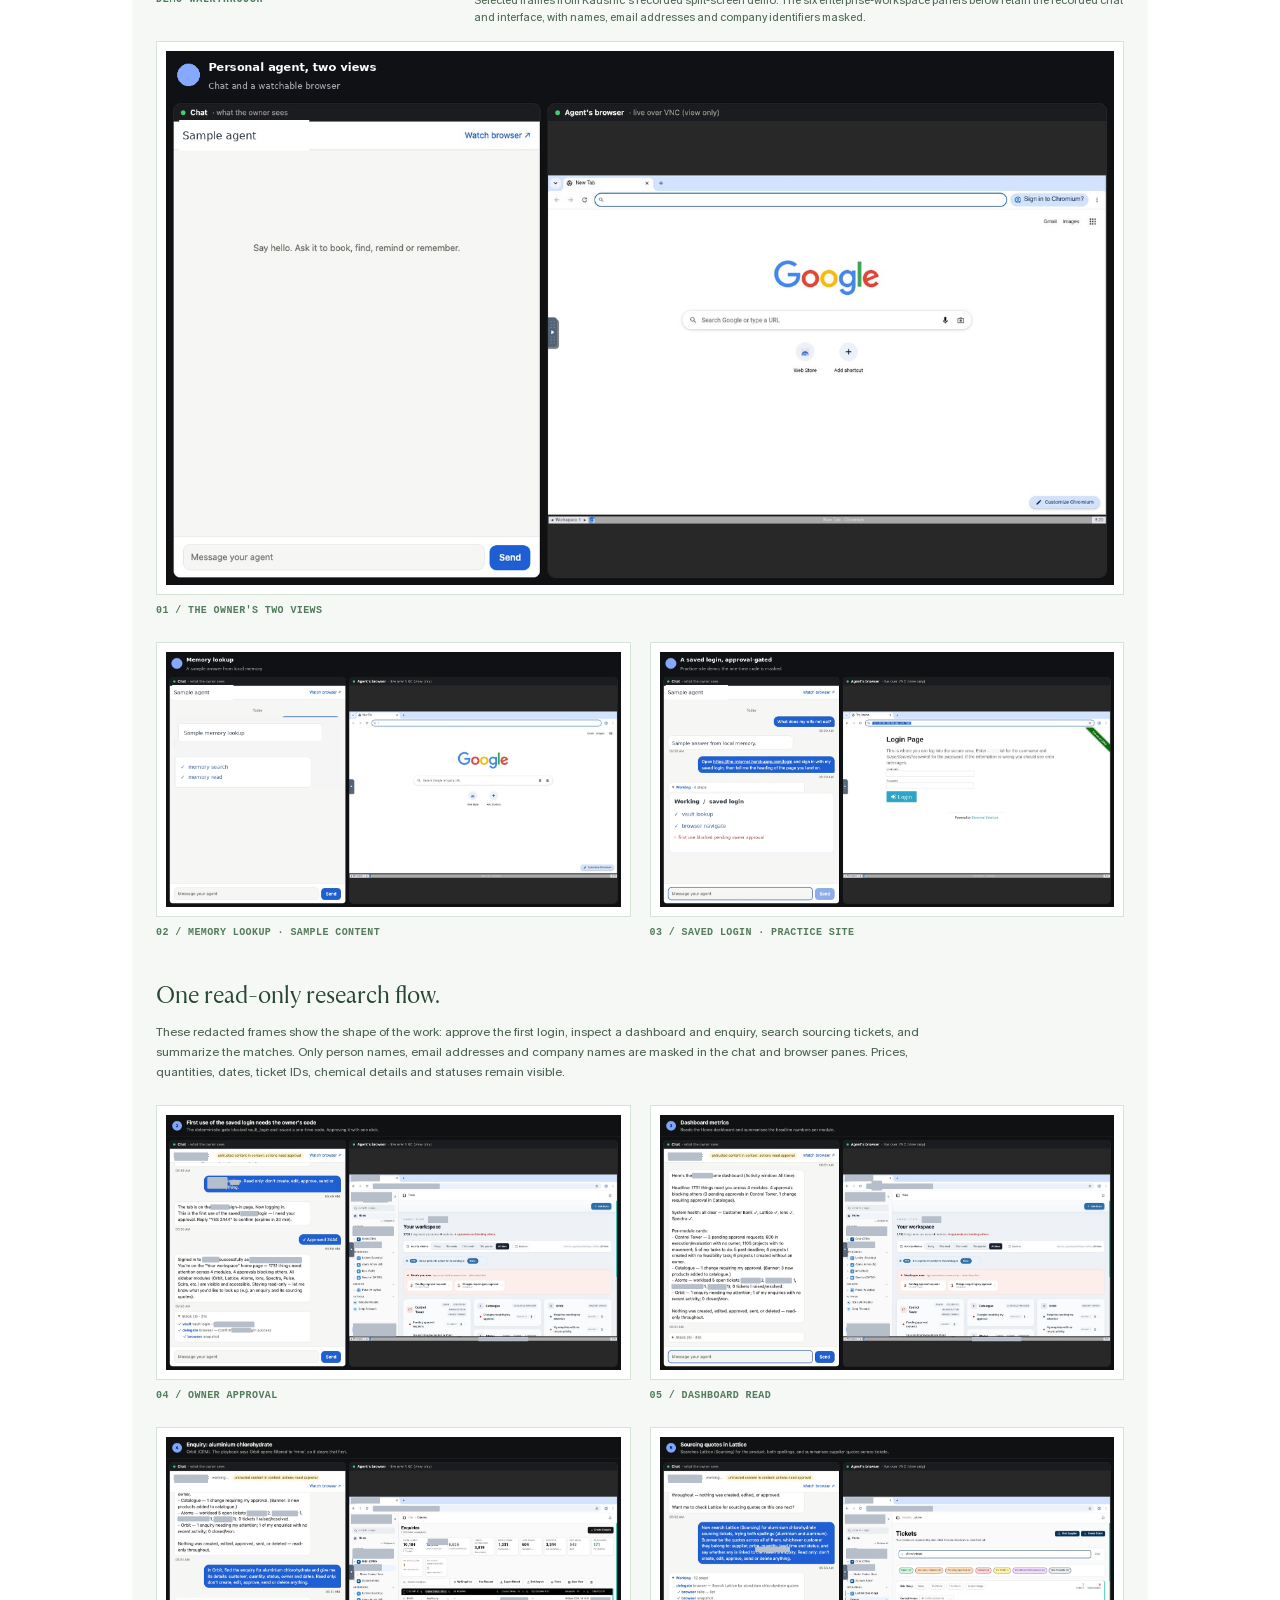
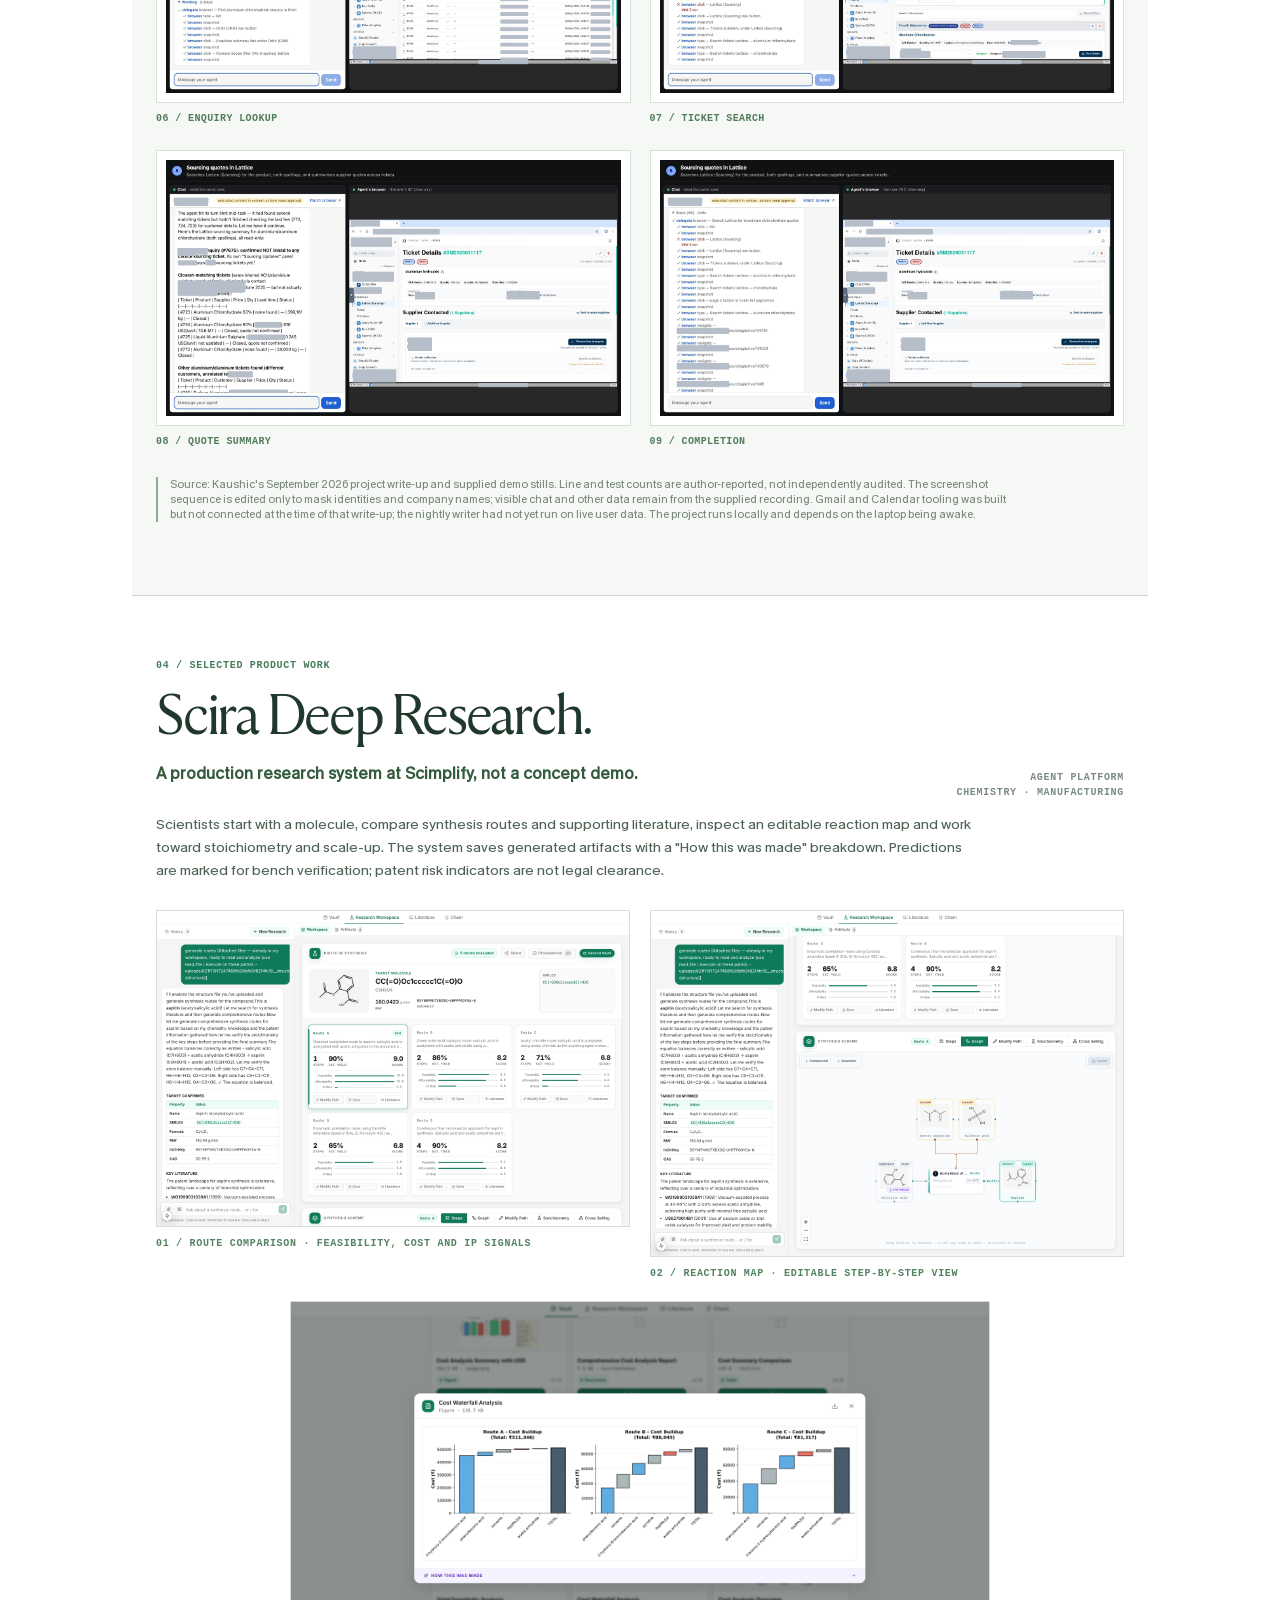
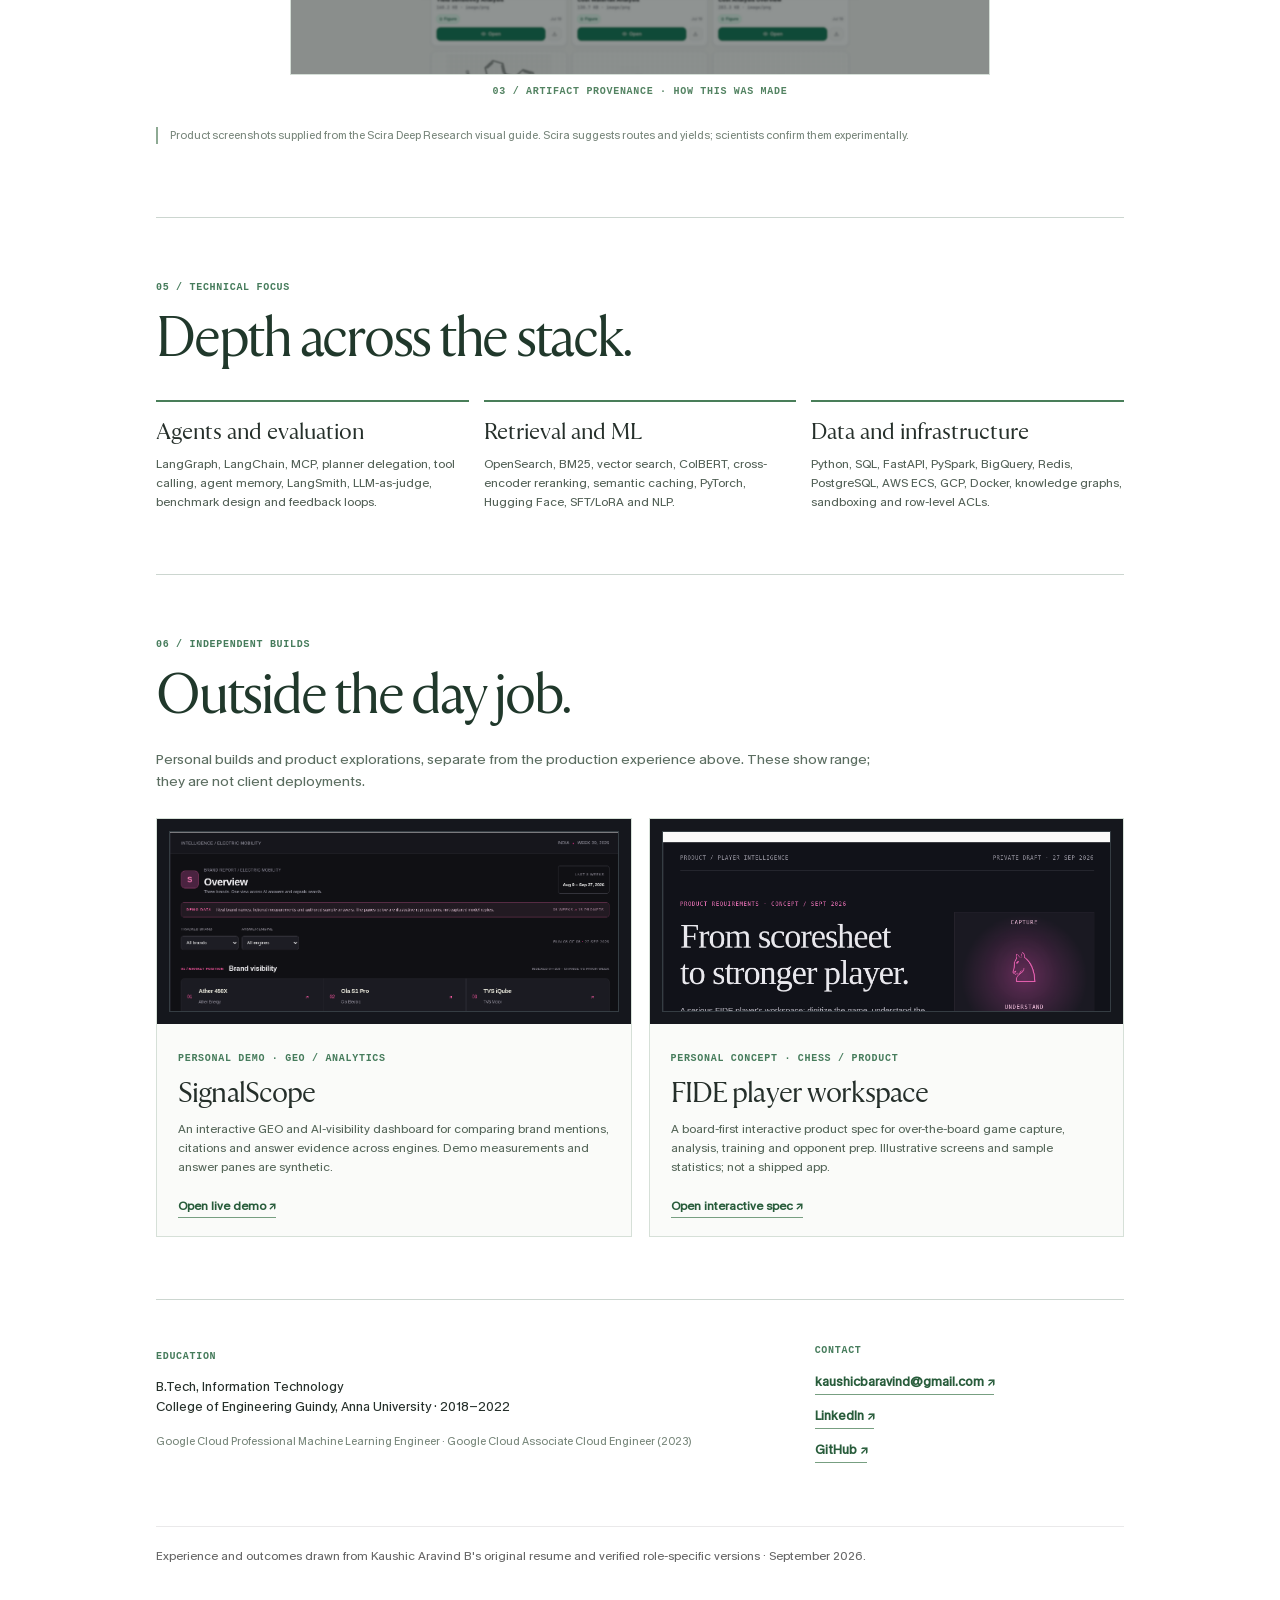
==== commit 5db5da82: "Add personal agent case study with redacted demo" ====
--- a/portfolio/index.html
+++ b/portfolio/index.html
@@ -1,5 +1,5 @@
-<!doctype html><html lang="en"><head><meta charset="UTF-8"><meta name="viewport" content="width=device-width,initial-scale=1"><title>Kaushic Aravind B | Applied AI Engineer</title>  <script type="module" crossorigin src="./assets/portfolio-BdbGNcNs.js"></script>
-  <link rel="modulepreload" crossorigin href="./assets/shim-C5MHmxsf.js">
-  <link rel="stylesheet" crossorigin href="./assets/shim-DwW3Mtgs.css">
-  <link rel="stylesheet" crossorigin href="./assets/portfolio-DUl5qmBk.css">
+<!doctype html><html lang="en"><head><meta charset="UTF-8"><meta name="viewport" content="width=device-width,initial-scale=1"><title>Kaushic Aravind B | Applied AI Engineer</title>  <script type="module" crossorigin src="../assets/portfolio-BTtcuEKi.js"></script>
+  <link rel="modulepreload" crossorigin href="../assets/shim-C5MHmxsf.js">
+  <link rel="stylesheet" crossorigin href="../assets/shim-DwW3Mtgs.css">
+  <link rel="stylesheet" crossorigin href="../assets/portfolio-JboTpD73.css">
 </head><body><div id="root"></div></body></html>
--- a/assets/shim-DwW3Mtgs.css
+++ b/assets/shim-DwW3Mtgs.css
@@ -0,0 +1 @@
+@font-face{font-family:Aime;src:url(./Aime-Regular-C7CHWRR1.woff2) format("woff2");font-weight:400;font-display:swap}@font-face{font-family:KMR Melange Grotesk;src:url(./KMRMelangeGrotesk-Regular-BQ0DoJin.woff2) format("woff2");font-display:swap}:root{--ds-page:#fff;--ds-ink:#251f21;--ds-hairline:#eae9ea}.file-card{max-width:1040px;margin:0 auto;padding:24px;background:#fff}.file-header{padding:16px 0 20px;font-family:KMR Melange Grotesk,Arial,sans-serif}.file-header h1{font:400 36px/1.1 Aime,Georgia,serif;letter-spacing:-.025em;margin:0 0 12px}.file-header p{margin:4px 0;font-size:14px;line-height:1.5}.file-closing{font:12px/1.5 KMR Melange Grotesk,Arial,sans-serif;color:#666;padding:20px 0;border-top:1px solid #eae9ea;margin-top:20px}@media(min-width:768px){.file-card{padding:36px}}body:has(.prdshell) .file-header{color:#25232b}body:has(.prdshell) .file-closing{background:#111219;color:#aaa;border:0;padding:18px 24px;margin:0}
--- a/assets/portfolio-JboTpD73.css
+++ b/assets/portfolio-JboTpD73.css
@@ -0,0 +1 @@
+html,body,#root{margin:0;min-height:100%}body{background:var(--ds-page)}*{box-sizing:border-box}.cv{color:#252f2a;font-family:KMR Melange Grotesk,Arial,sans-serif}.top{display:flex;justify-content:space-between;align-items:center;border-bottom:1px solid #ccd6d0;padding:5px 0 20px;gap:15px}.identity{display:flex;gap:13px;align-items:center;font-weight:700;font-size:14px;letter-spacing:.03em}.monogram{display:grid;place-items:center;width:34px;height:34px;background:#213b2e;color:#fff;font:12px monospace;letter-spacing:-.05em}.location,.kicker,.blockLabel,.period,.workStamp,.gallery figcaption{font:700 10px/1.5 monospace;letter-spacing:.07em}.location{color:#77867a;text-align:right}.intro{padding:66px 0 50px}.kicker,.blockLabel,.period{color:#467c5c}.intro h1,.block h2{font-family:Aime,Georgia,serif;font-weight:400;letter-spacing:-.04em;color:#20382b}.intro h1{font-size:clamp(48px,6.2vw,79px);line-height:1.05;margin:17px 0 24px}.intro h1 em{font-style:normal;color:#548368}.intro p{font-size:17px;line-height:1.55;max-width:710px;color:#48584d;margin:0}.contact{display:flex;gap:22px;margin-top:27px}.contact a,.footerContact a{color:#285c3b;text-decoration:none;font-weight:700;border-bottom:1px solid #779f81;padding-bottom:4px;font-size:13px}.contact a:hover,.footerContact a:hover{text-decoration:underline}.impact{display:grid;grid-template-columns:repeat(4,1fr);border-block:1px solid #ccd6d0}.impact>div{padding:19px 12px;border-right:1px solid #ccd6d0}.impact>div:first-child{padding-left:0}.impact>div:last-child{border:0}.impact strong{display:block;font-size:28px;letter-spacing:-.05em;color:#20382b}.impact span{display:block;font-size:11px;color:#66766b;margin-top:5px}.block{padding:62px 0;border-bottom:1px solid #ccd6d0}.block h2{font-size:clamp(37px,4.5vw,56px);line-height:1.1;margin:13px 0 30px}.role{padding:25px 0;border-top:1px solid #d8e1d9}.roleMeta{display:flex;justify-content:space-between;gap:15px;align-items:start}.roleMeta h3{font-family:Aime,Georgia,serif;letter-spacing:-.03em;font-weight:400;font-size:30px;margin:7px 0 1px}.roleMeta p{margin:0;color:#617166;font-size:13px}.roleIndex{font:25px Georgia,serif;color:#d0ded3}.role ul{margin:22px 0 0;padding-left:19px;display:grid;gap:11px}.role li{font-size:13px;line-height:1.55;color:#425148;padding-left:4px}.role li::marker{color:#57916a}.role li b{color:#243c2c}.earlier{display:grid;grid-template-columns:1fr 1fr;gap:30px;margin-top:20px}.earlier .role{border-top:1px solid #aabeb0}.earlier .role li{font-size:12px}.workHeader{display:flex;justify-content:space-between;align-items:end;gap:20px}.workHeader h2{margin-bottom:5px}.workStamp{text-align:right;color:#7b8b7d}.workSub{font-weight:700;color:#345b3e!important}.work>p{font-size:14px;line-height:1.62;max-width:820px;color:#4e6153}.gallery{display:grid;grid-template-columns:repeat(2,minmax(0,1fr));gap:20px;margin:28px 0}.gallery figure{margin:0;min-width:0}.gallery img{width:100%;height:auto;display:block;border:1px solid #d5ded7;background:#eff3f0}.gallery figcaption{margin-top:9px;color:#538362}.gallery .artifact{grid-column:span 2}.artifact img{max-width:700px;margin:auto}.artifact figcaption{text-align:center}.sourceNote{font-size:11px!important;color:#79877c!important;border-left:2px solid #8eaa94;padding-left:12px;margin-top:20px}.skills{display:grid;grid-template-columns:repeat(3,1fr);gap:15px}.skills>div{border-top:2px solid #497e59;padding-top:15px}.skills h3{font-family:Aime,Georgia,serif;font-size:23px;font-weight:400;margin:0 0 9px}.skills p{font-size:12px;line-height:1.6;color:#536157;margin:0}.footer{display:grid;grid-template-columns:2fr 1fr;gap:40px;padding:43px 0}.footer p{font-size:13px;line-height:1.5}.footer small{font-size:11px;color:#78877b;line-height:1.6}.footerContact{display:flex;flex-direction:column;align-items:start;gap:12px}.footerContact .blockLabel{margin-bottom:3px}@media(max-width:700px){.location{display:none}.intro{padding:52px 0 40px}.intro h1{font-size:47px}.intro p{font-size:15px}.impact{grid-template-columns:repeat(2,1fr)}.impact>div{padding:17px 11px!important}.impact>div:nth-child(2){border-right:0}.impact>div:nth-child(-n+2){border-bottom:1px solid #ccd6d0}.impact strong{font-size:23px}.block{padding:47px 0}.earlier,.skills,.footer{grid-template-columns:1fr}.earlier{gap:4px}.gallery{grid-template-columns:1fr}.gallery .artifact{grid-column:auto}.workStamp{display:none}.footer{gap:20px}.contact{gap:15px}}.independentIntro{font-size:14px;line-height:1.55;color:#5b6d60;margin:-8px 0 26px;max-width:730px}.buildGrid{display:grid;grid-template-columns:repeat(2,minmax(0,1fr));gap:17px}.buildCard{border:1px solid #d6e0d8;background:#fafbf9;min-width:0}.buildVisual{background:#15171d;padding:12px;height:205px;overflow:hidden}.buildVisual img{display:block;width:100%;height:100%;object-fit:cover;object-position:left top;border:1px solid #353d43}.buildContent{padding:21px}.buildContent h3,.buildProgress h3{font-family:Aime,Georgia,serif;font-size:29px;font-weight:400;letter-spacing:-.03em;margin:9px 0}.buildContent p,.buildProgress p{font-size:12px;line-height:1.55;color:#56675a;margin:0 0 18px}.buildContent a{color:#285c3b;text-decoration:none;border-bottom:1px solid #779f81;font-size:12px;font-weight:700;padding-bottom:3px}.buildProgress{display:grid;grid-template-columns:1.2fr 1fr;gap:30px;align-items:center;margin-top:16px;border:1px solid #d6e0d8;background:#f5f8f4;padding:22px}.buildProgress p{margin-bottom:0}.buildDiagram{display:flex;align-items:center;justify-content:flex-end;gap:8px;font:700 10px monospace;color:#365941}.buildDiagram span{background:#fff;border:1px solid #c7d8ca;padding:12px 8px;text-align:center}.buildDiagram b{color:#5a9a6a}@media(max-width:700px){.buildGrid,.buildProgress{grid-template-columns:1fr}.buildVisual{height:185px}.buildProgress{gap:18px}.buildDiagram{justify-content:start;gap:5px;font-size:8px}.buildDiagram span{padding:10px 5px}}.projectNav{display:flex;gap:20px;flex-wrap:wrap;padding:0 0 25px;font:700 11px/1.5 monospace}.projectNav a{color:#326447;text-decoration:none;border-bottom:1px solid #83a992;padding-bottom:3px}.searchCase{background:#f7faf6;margin:0 -24px;padding:62px 24px}.searchLead{display:flex;justify-content:space-between;align-items:end;gap:20px}.searchLead h2{margin:12px 0}.searchLead .period{color:#618b69}.searchQuote{font:italic 21px/1.35 Georgia,serif;color:#77917d;padding-bottom:11px}.searchIntro{max-width:830px;font-size:15px;line-height:1.65;color:#3d5143}.searchStats{display:grid;grid-template-columns:repeat(4,1fr);border-block:1px solid #c8d9ca;margin:30px 0 38px}.searchStats>div{padding:19px 13px;border-right:1px solid #c8d9ca}.searchStats>div:first-child{padding-left:0}.searchStats>div:last-child{border:0}.searchStats strong{display:block;font-size:21px;color:#254b35;letter-spacing:-.03em}.searchStats span{display:block;color:#6b7e6d;font-size:11px;margin-top:6px}.searchStory{display:grid;grid-template-columns:repeat(3,minmax(0,1fr));gap:22px}.searchStory article{border-top:2px solid #75a47c;padding-top:15px}.searchStory h3{font:400 24px/1.2 Aime,Georgia,serif;color:#294734;margin:11px 0}.searchStory p{font-size:12px;line-height:1.65;color:#4e6454}.searchFigures{margin-top:50px}.searchFiguresHead{display:flex;justify-content:space-between;gap:15px;align-items:center;border-top:1px solid #d2ded3;padding-top:15px}.searchFiguresHead p{font-size:11px;color:#697d6c}.searchFigureGrid{display:grid;grid-template-columns:repeat(2,minmax(0,1fr));gap:25px 19px}.searchFigureGrid figure{margin:0;min-width:0}.searchFigureGrid a{display:block;background:#fff;border:1px solid #dbe5dc;padding:10px;transition:border-color .15s}.searchFigureGrid a:hover,.searchFigureGrid a:focus-visible{border-color:#49875e;outline:2px solid #49875e;outline-offset:2px}.searchFigureGrid img{display:block;width:100%;height:auto;aspect-ratio:2.22/1;object-fit:contain}.searchFigureGrid figcaption{color:#527c5b;font:700 10px/1.5 monospace;letter-spacing:.04em;margin-top:8px}.searchCase .sourceNote{max-width:850px;margin-top:25px}@media(max-width:700px){.searchCase{margin:0 -24px;padding:47px 24px}.searchLead{display:block}.searchQuote{font-size:17px;margin-top:14px}.searchStats,.searchStory,.searchFigureGrid{grid-template-columns:1fr}.searchStats>div{border-right:0;border-bottom:1px solid #c8d9ca;padding:13px 0}.searchStats>div:last-child{border:0}.searchFiguresHead{display:block}.searchFigureGrid{gap:24px}.projectNav{gap:13px}}.agentCase{background:#f5f8f5;margin:0 -24px;padding:62px 24px}.agentLead{display:flex;justify-content:space-between;gap:24px;align-items:end}.agentLead h2{margin:12px 0}.agentBadge{font:700 11px/1.5 monospace;letter-spacing:.06em;color:#63866d;text-align:right}.agentIntro{max-width:850px;font-size:15px;line-height:1.65;color:#405448}.agentFacts{display:grid;grid-template-columns:repeat(3,1fr);margin:29px 0 37px;border-block:1px solid #c8d9ca}.agentFacts>div{padding:19px;border-right:1px solid #c8d9ca}.agentFacts>div:first-child{padding-left:0}.agentFacts>div:last-child{border:0}.agentFacts strong{font-size:24px;display:block;color:#254b35}.agentFacts span{font-size:11px;line-height:1.45;color:#627567;display:block;margin-top:6px}.agentStory{display:grid;grid-template-columns:repeat(3,1fr);gap:20px}.agentStory article{border-top:2px solid #75a47c;padding-top:15px}.agentStory h3,.agentSequence h3{font:400 24px/1.2 Aime,Georgia,serif;color:#294734;margin:11px 0}.agentStory p,.agentSequence p{font-size:12px;line-height:1.65;color:#4e6454}.agentDemoHead{display:flex;justify-content:space-between;gap:24px;align-items:start;margin:46px 0 15px;padding-top:18px;border-top:1px solid #d2ded3}.agentDemoHead p{font-size:11px;line-height:1.55;color:#536a58;max-width:650px;margin:0}.agentFrames{display:grid;grid-template-columns:repeat(2,minmax(0,1fr));gap:24px 19px}.agentFrames figure{margin:0;min-width:0}.agentFrames .agentWide{grid-column:span 2}.agentFrames a{display:block;background:#fff;border:1px solid #d6e4d7;padding:9px}.agentFrames a:hover,.agentFrames a:focus-visible{border-color:#49875e;outline:2px solid #49875e;outline-offset:2px}.agentFrames img{display:block;width:100%;height:auto;aspect-ratio:1429/804;object-fit:contain;background:#111}.agentFrames figcaption{color:#527c5b;font:700 10px/1.5 monospace;letter-spacing:.04em;margin-top:8px}.agentSequence{margin-top:42px}.agentSequence p{max-width:790px;margin-bottom:22px}.agentCase .sourceNote{max-width:850px;margin-top:28px}@media(max-width:700px){.agentCase{margin:0 -24px;padding:47px 24px}.agentLead{display:block}.agentBadge{text-align:left}.agentFacts,.agentStory,.agentFrames{grid-template-columns:1fr}.agentFacts>div{padding:13px 0;border-right:0;border-bottom:1px solid #c8d9ca}.agentFacts>div:last-child{border-bottom:0}.agentFrames .agentWide{grid-column:auto}.agentDemoHead{display:block}.agentDemoHead p{margin-top:10px}}
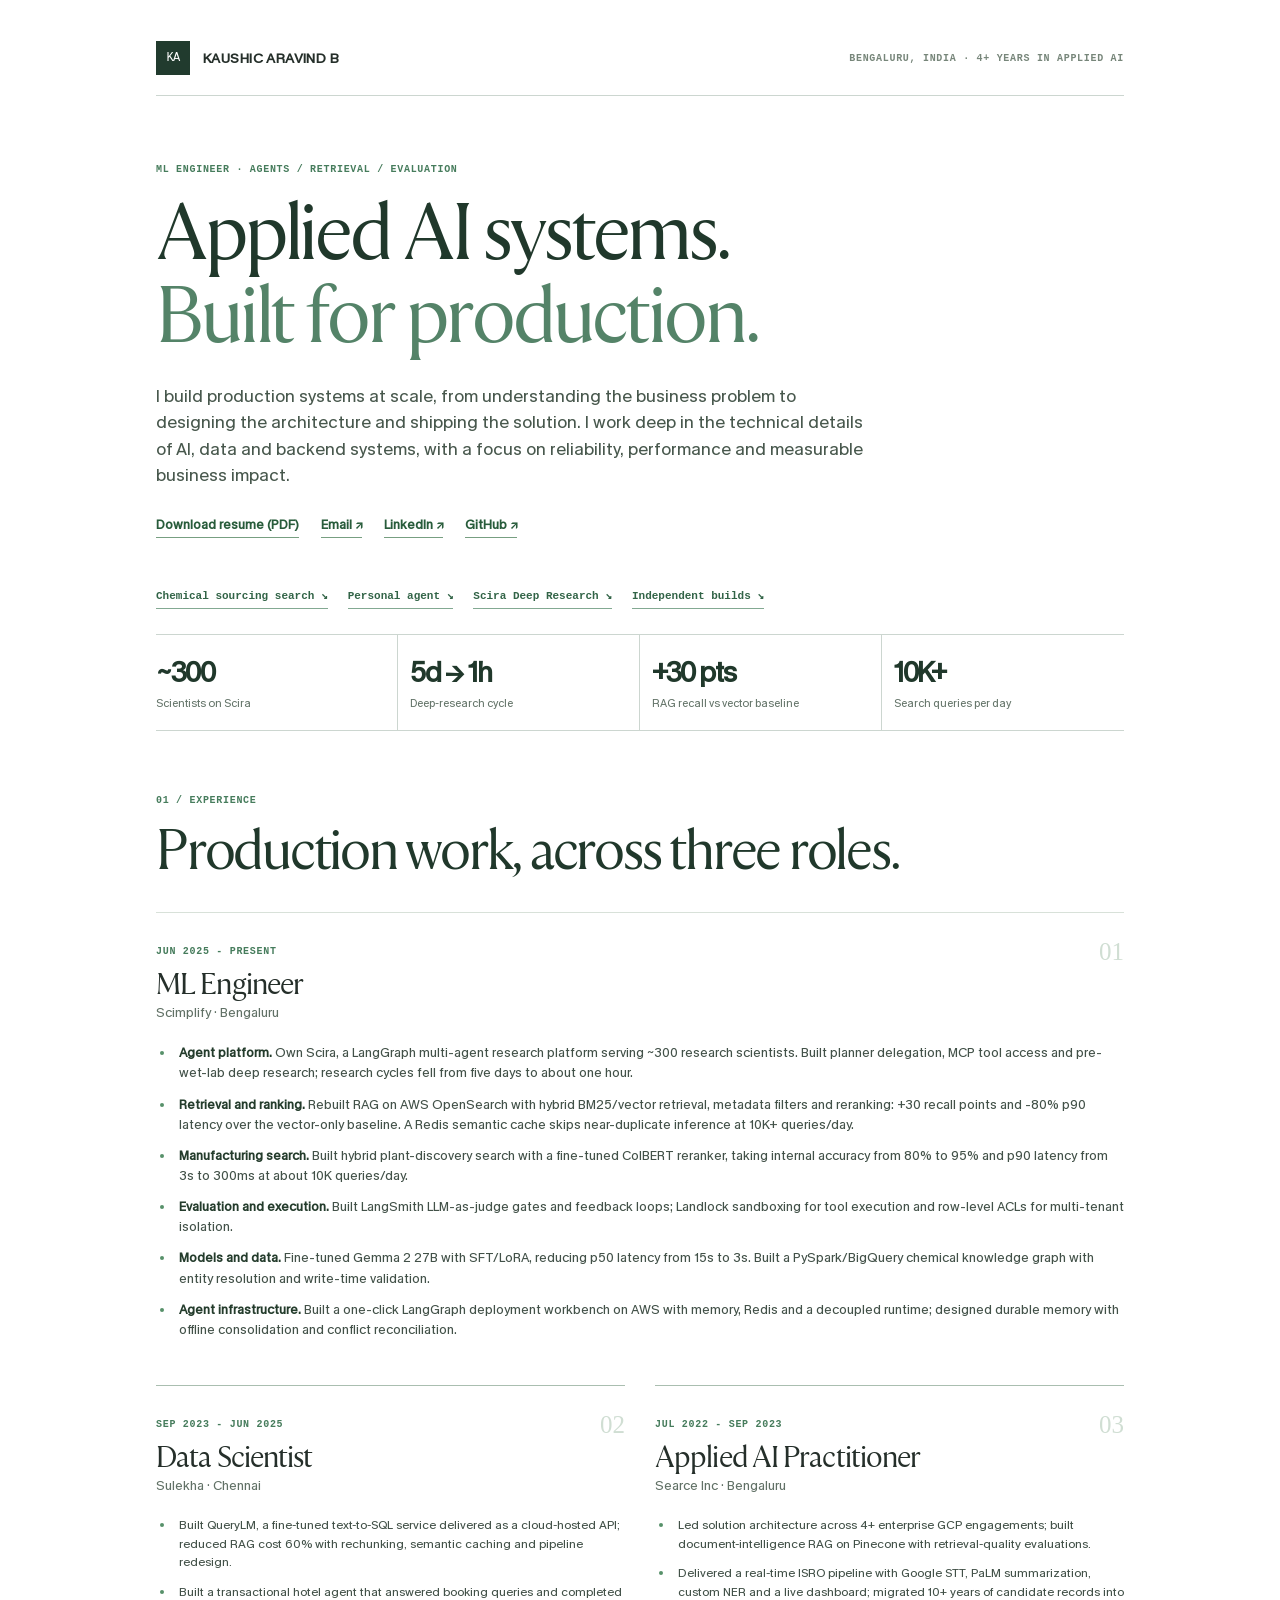
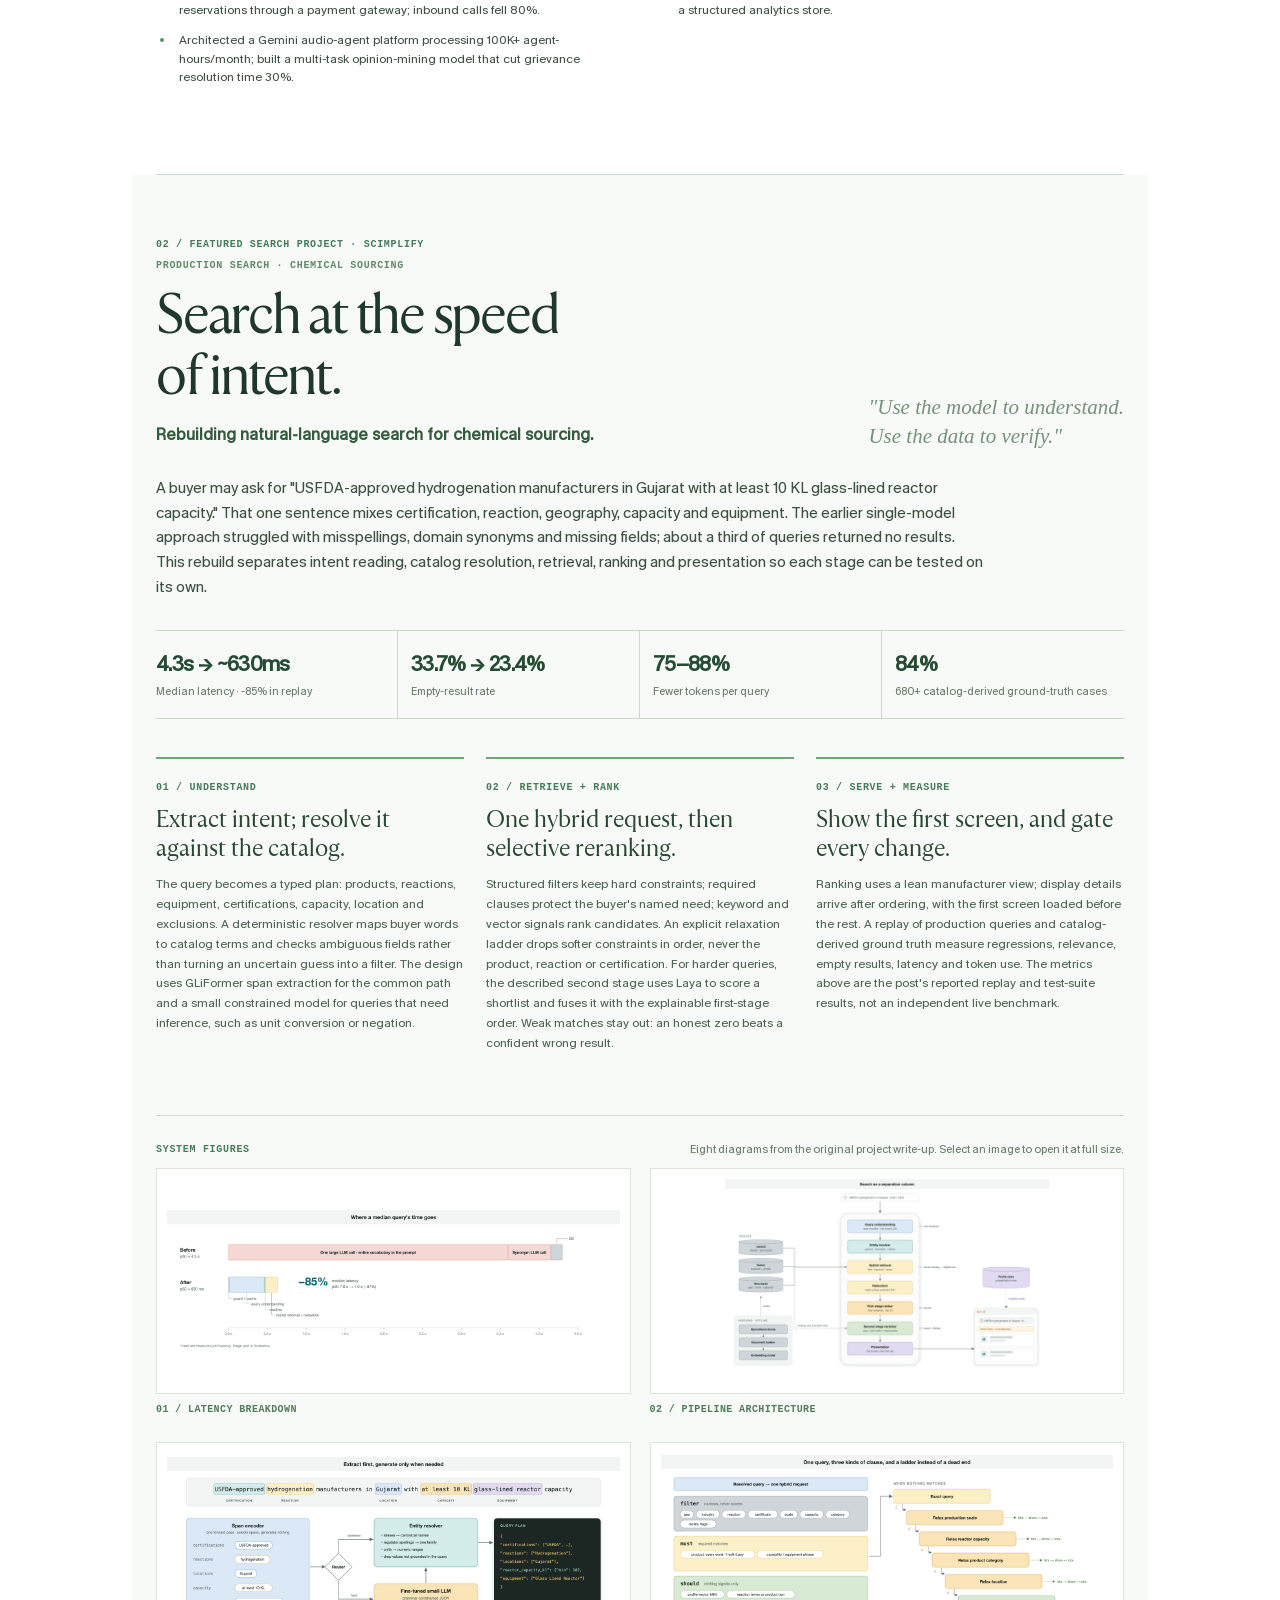
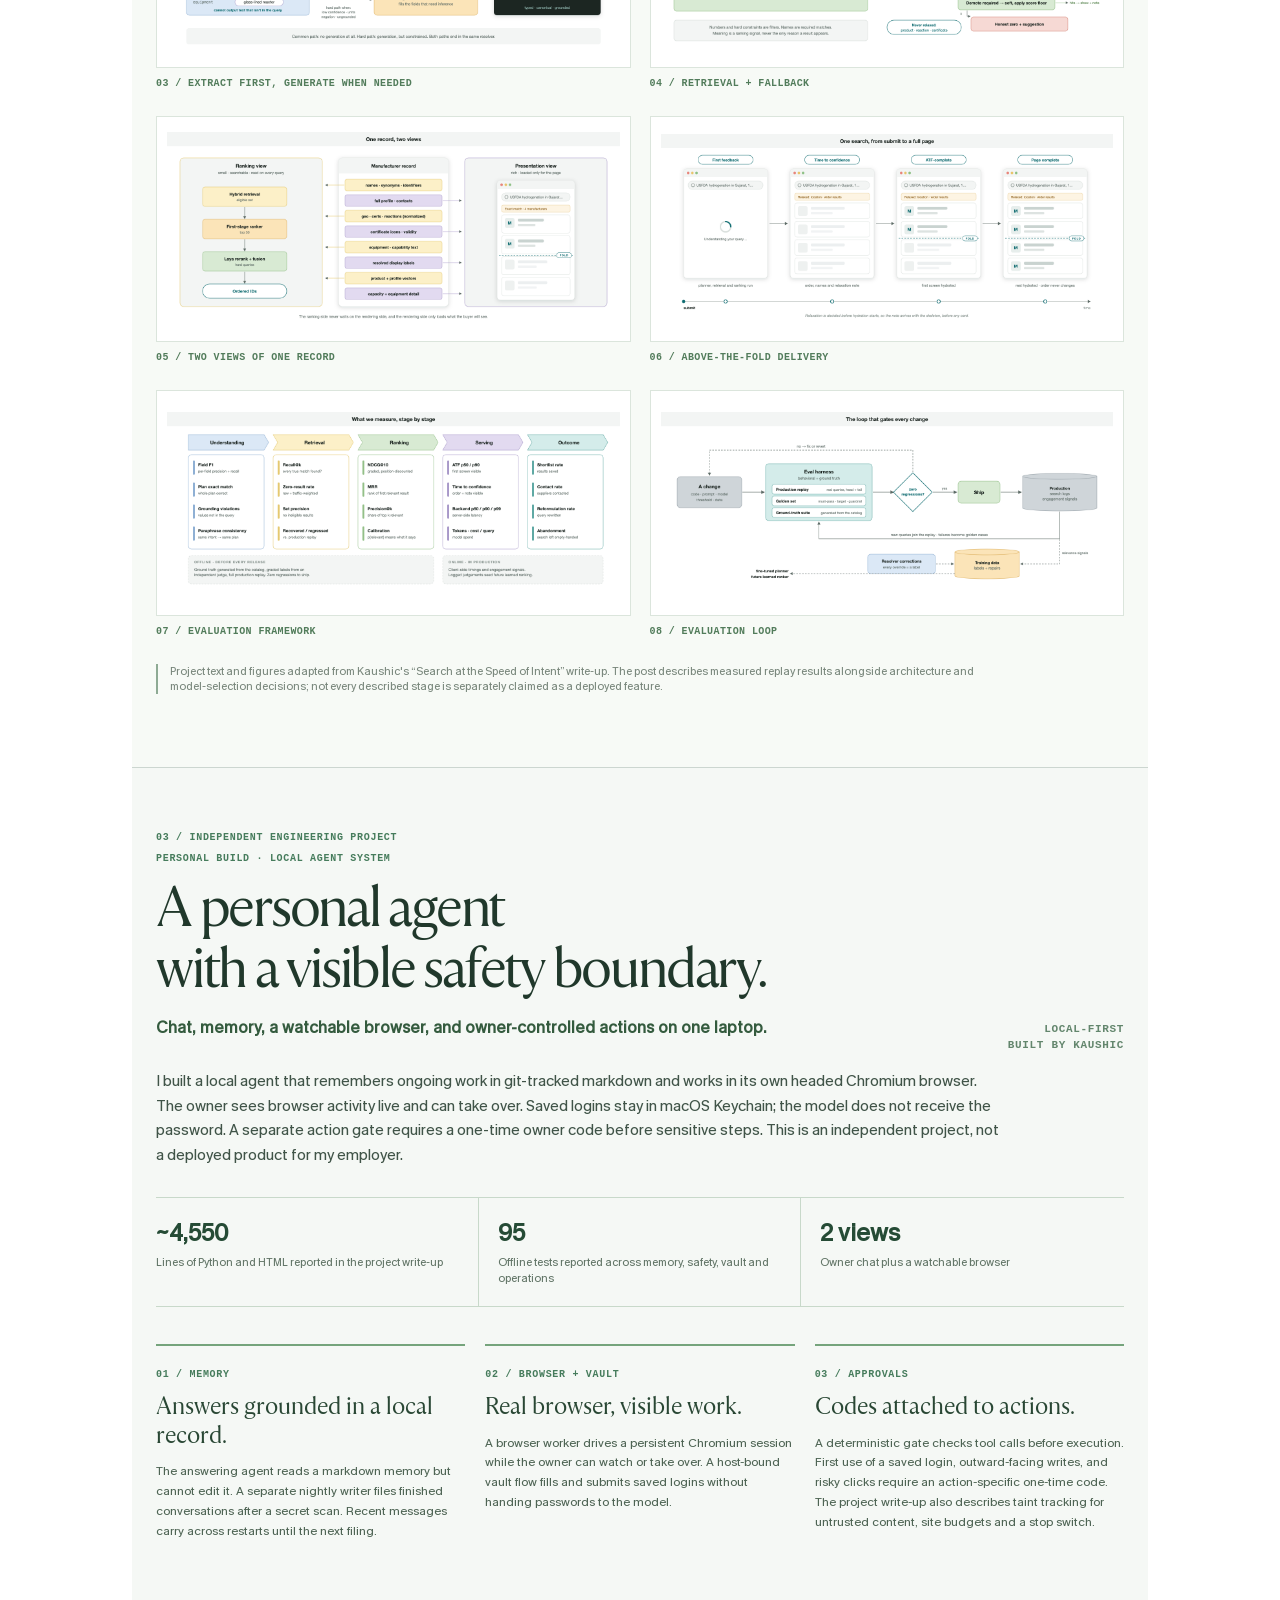
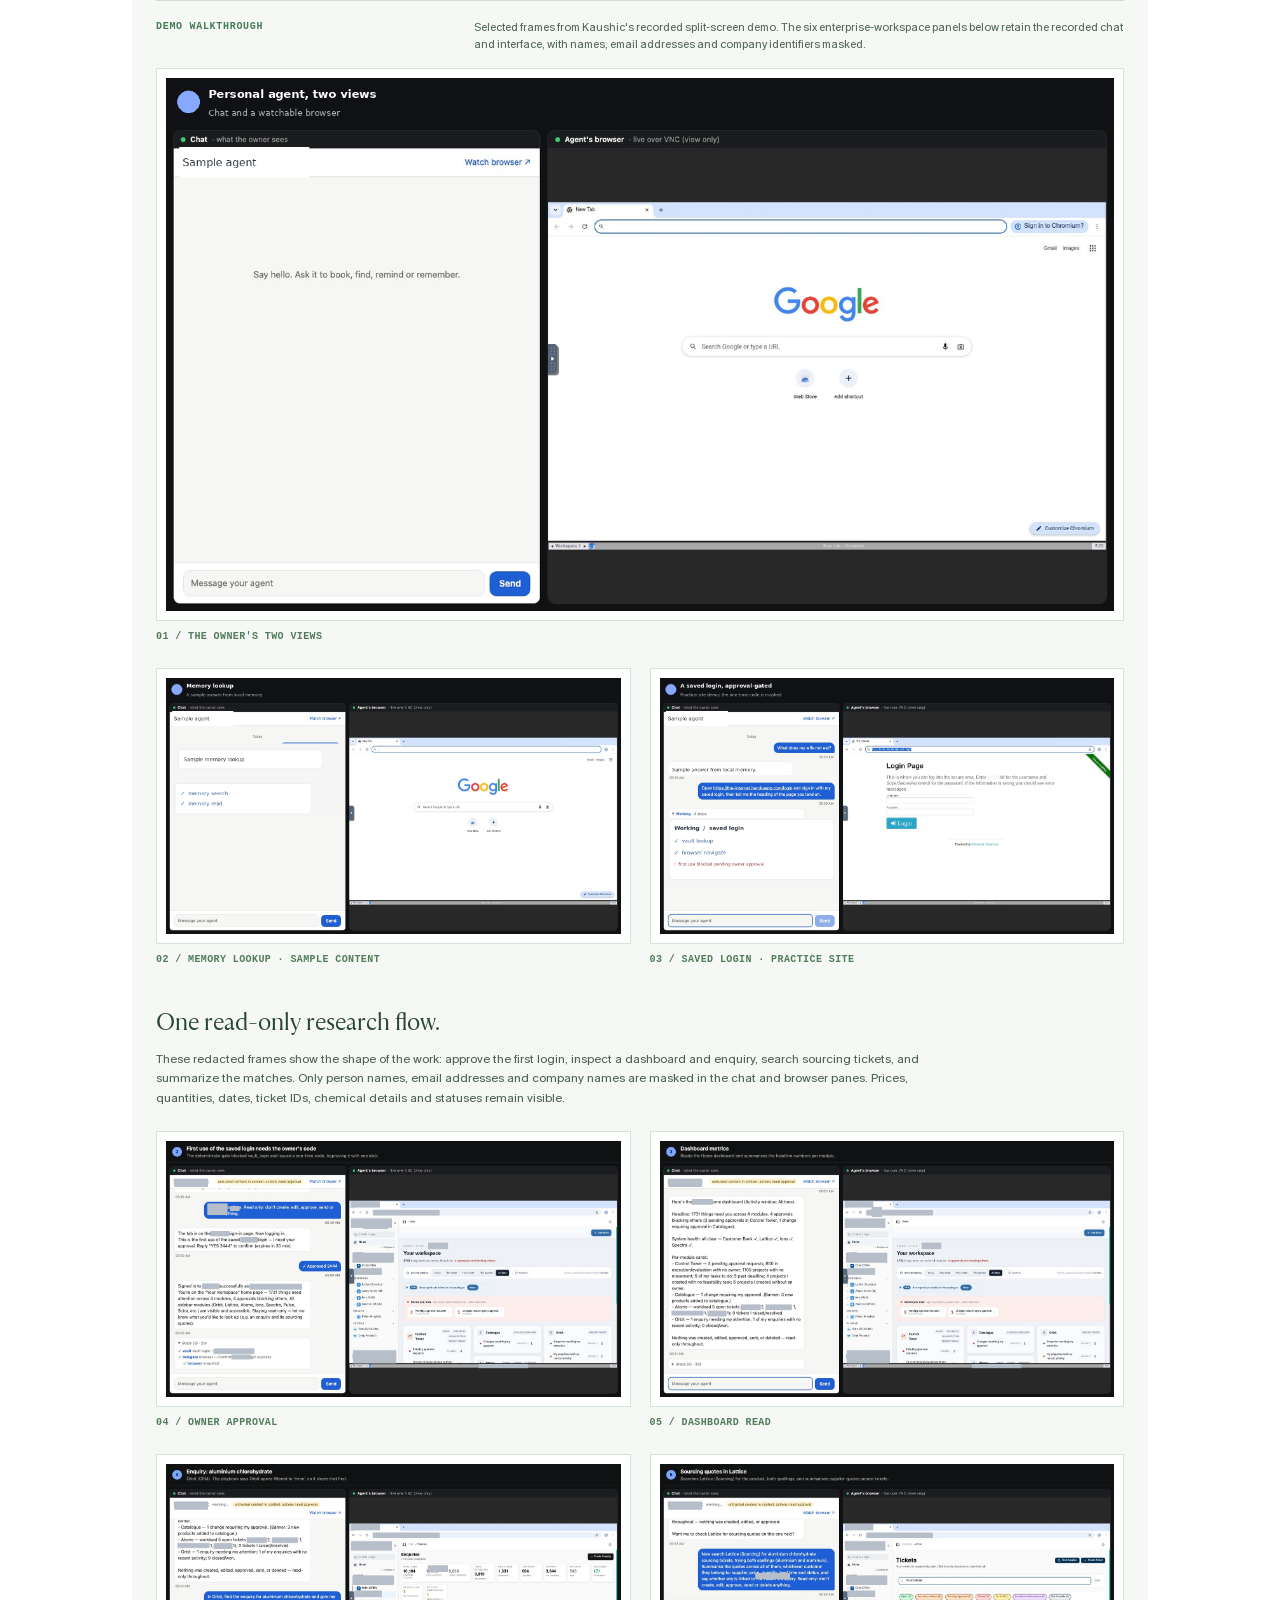
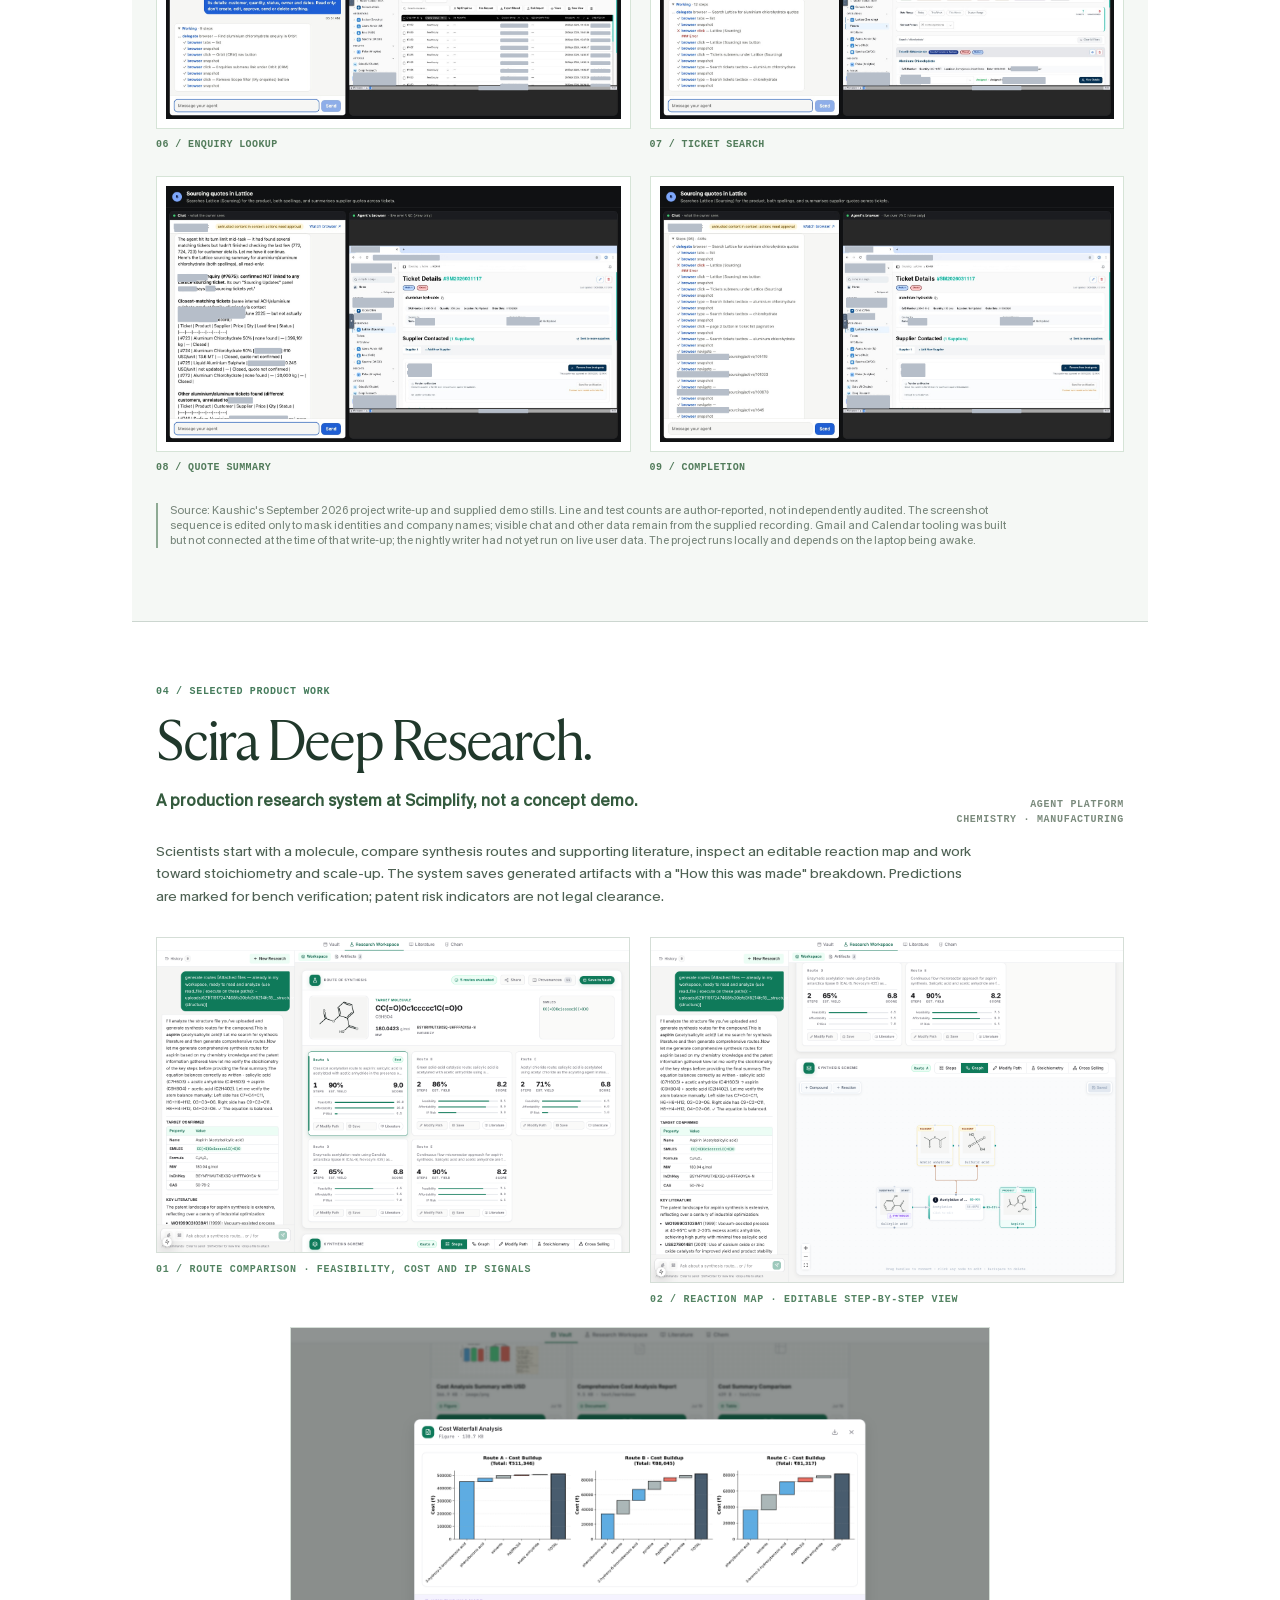
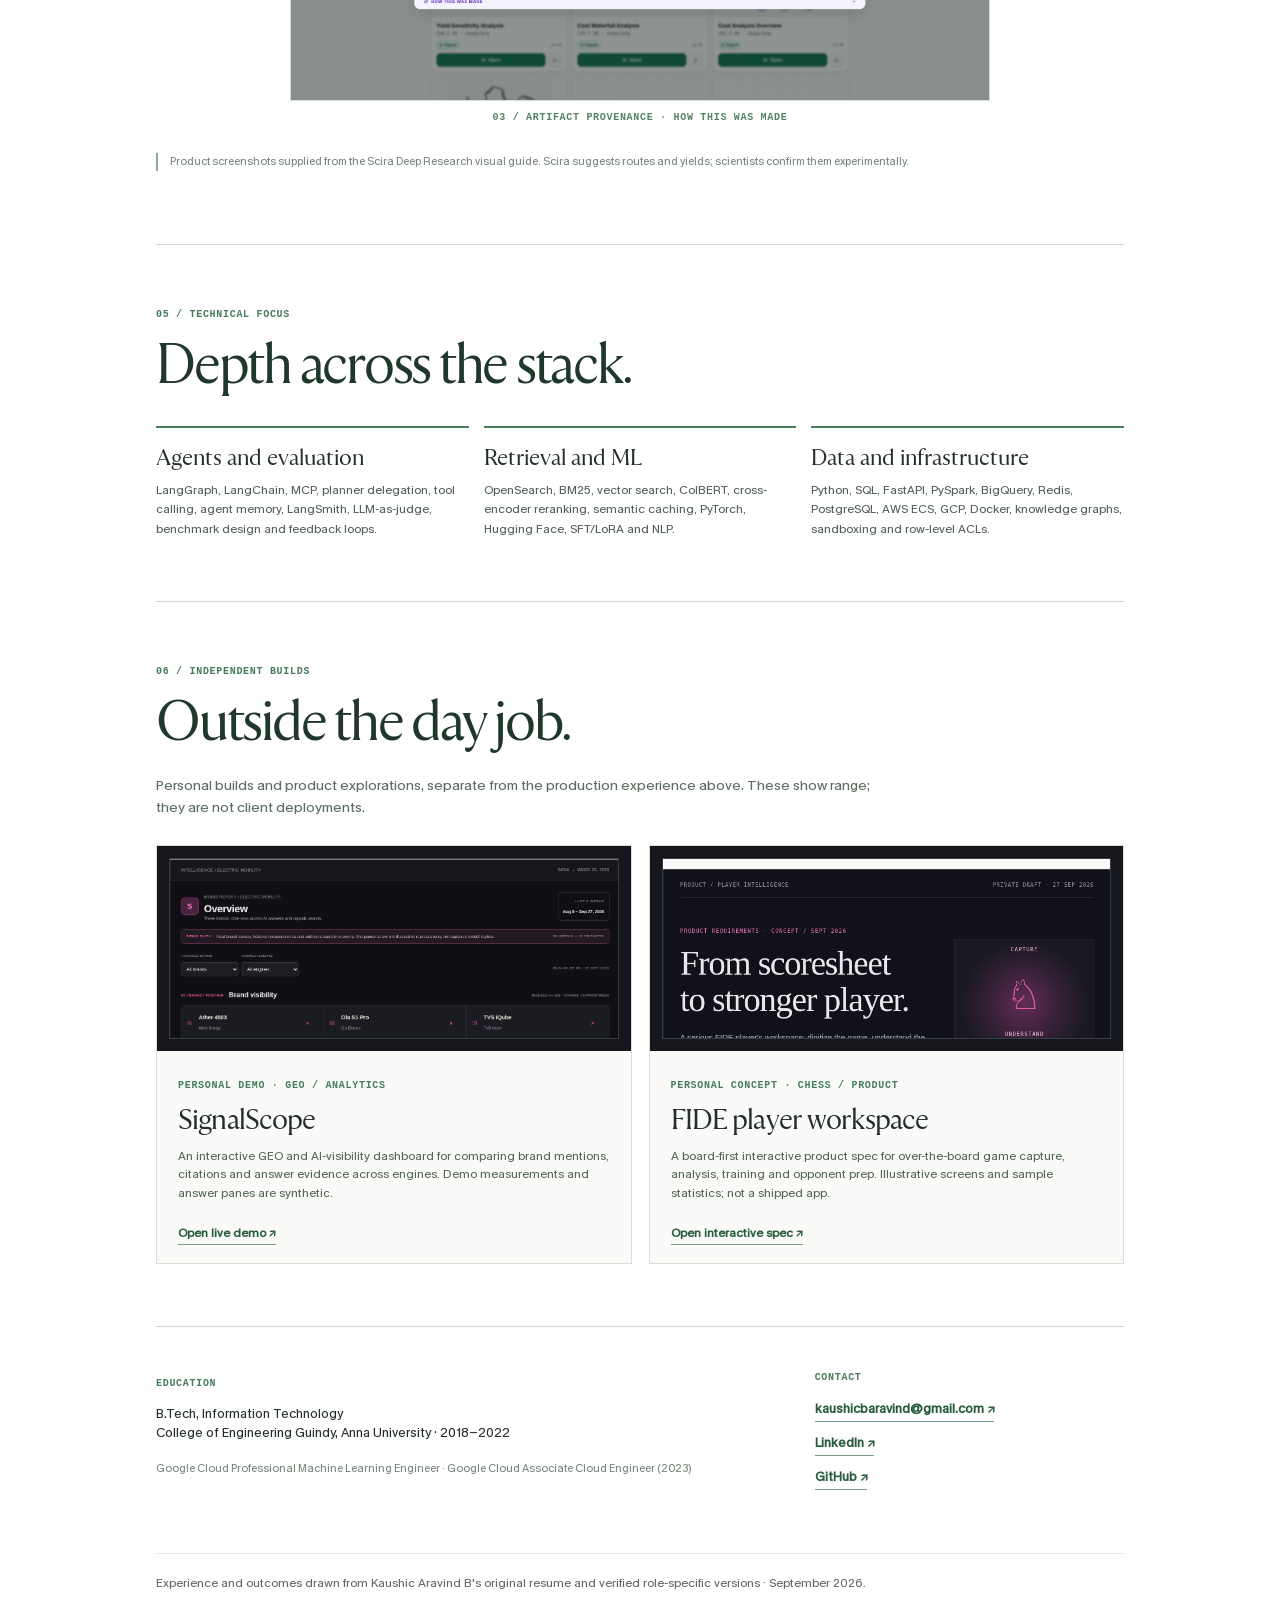
==== commit b9311dd3: "Add resume download and update portfolio introduction" ====
--- a/portfolio/index.html
+++ b/portfolio/index.html
@@ -1,4 +1,4 @@
-<!doctype html><html lang="en"><head><meta charset="UTF-8"><meta name="viewport" content="width=device-width,initial-scale=1"><title>Kaushic Aravind B | Applied AI Engineer</title>  <script type="module" crossorigin src="../assets/portfolio-BTtcuEKi.js"></script>
+<!doctype html><html lang="en"><head><meta charset="UTF-8"><meta name="viewport" content="width=device-width,initial-scale=1"><title>Kaushic Aravind B | Applied AI Engineer</title>  <script type="module" crossorigin src="../assets/portfolio-8a6f8290.js"></script>
   <link rel="modulepreload" crossorigin href="../assets/shim-C5MHmxsf.js">
   <link rel="stylesheet" crossorigin href="../assets/shim-DwW3Mtgs.css">
   <link rel="stylesheet" crossorigin href="../assets/portfolio-JboTpD73.css">
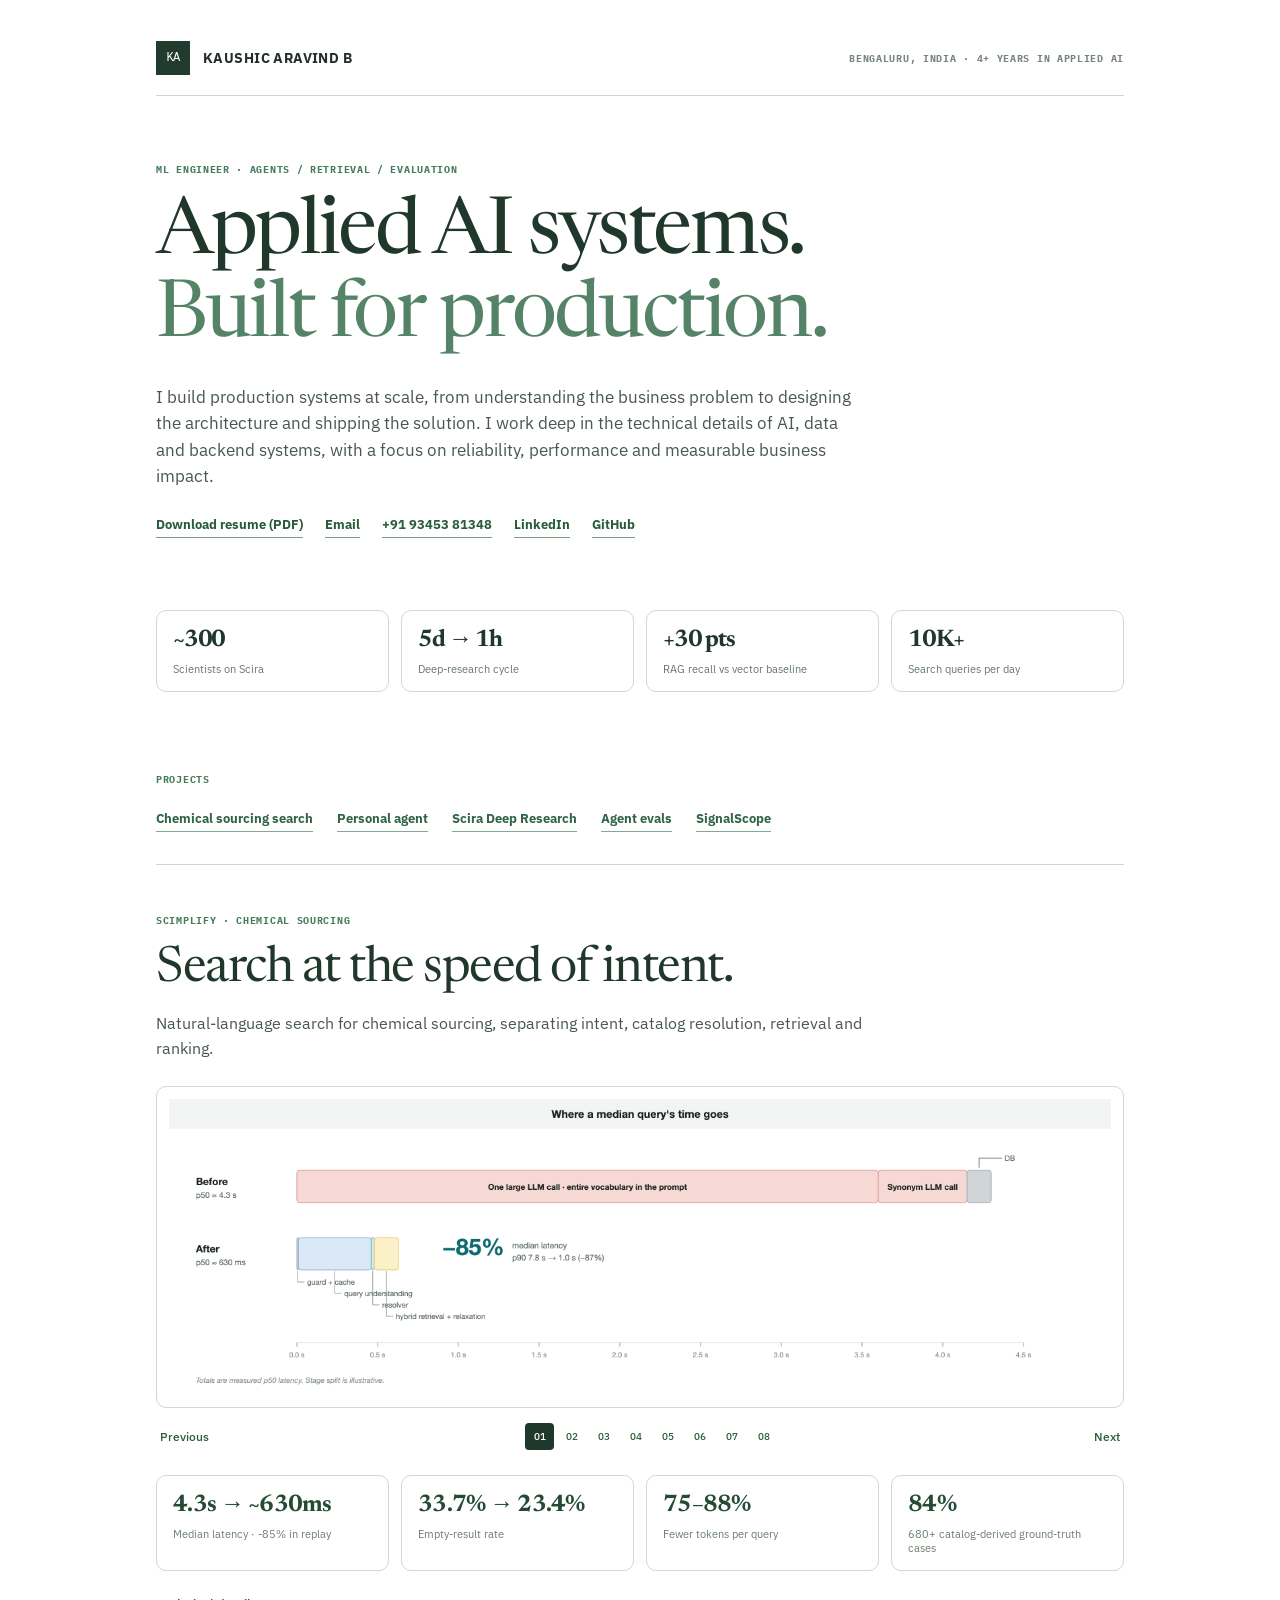
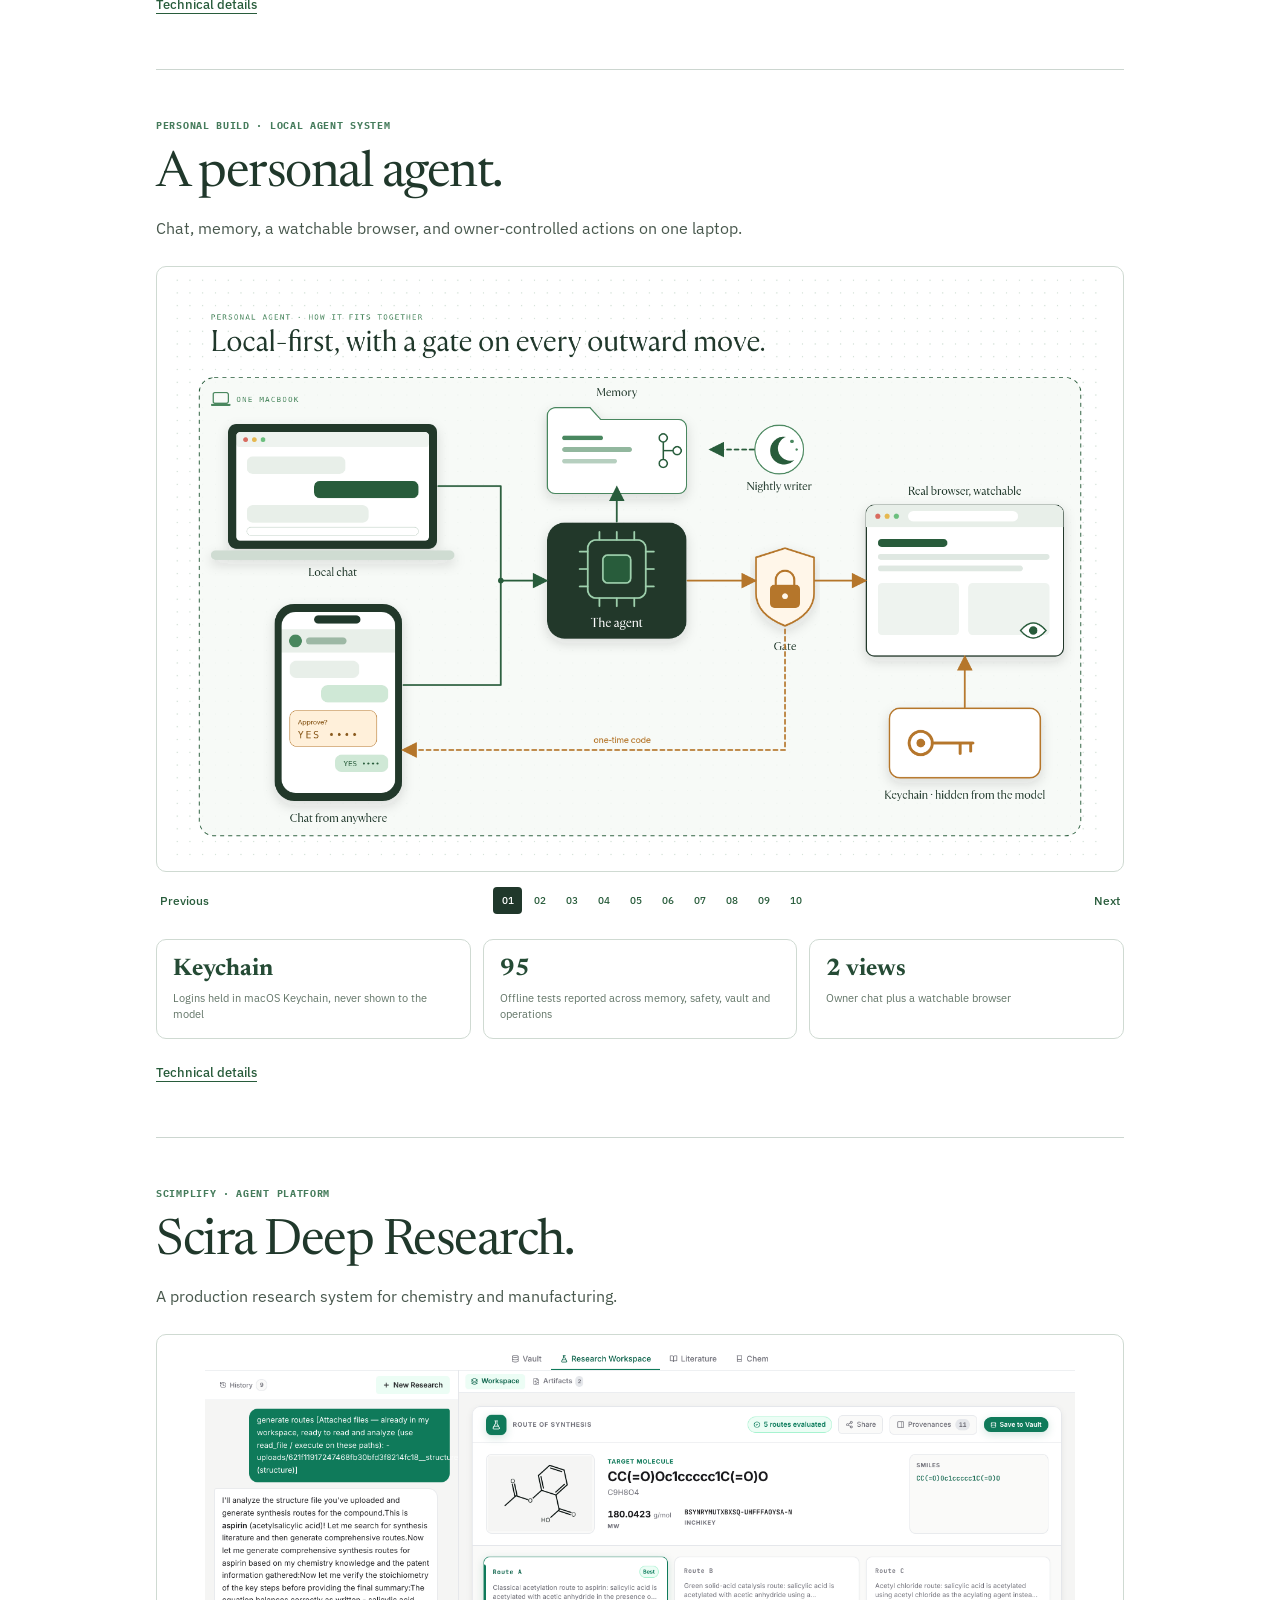
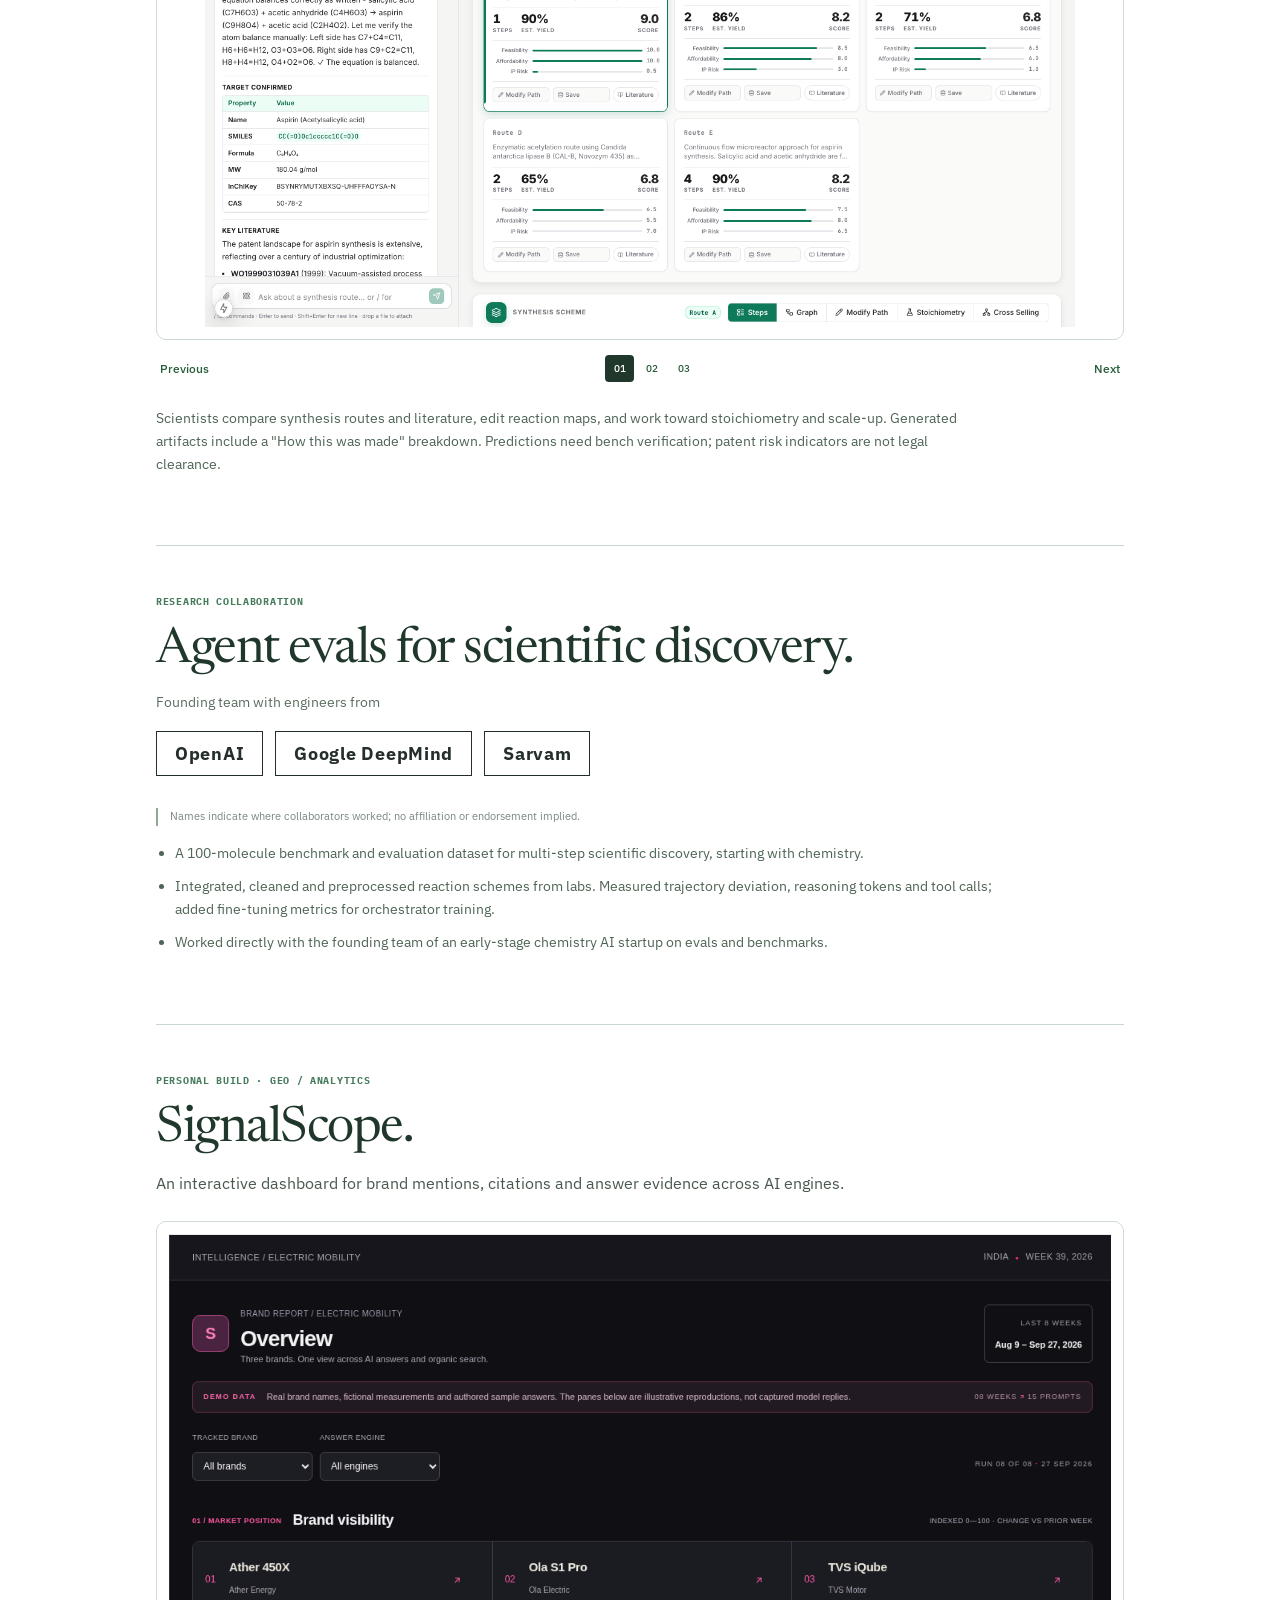
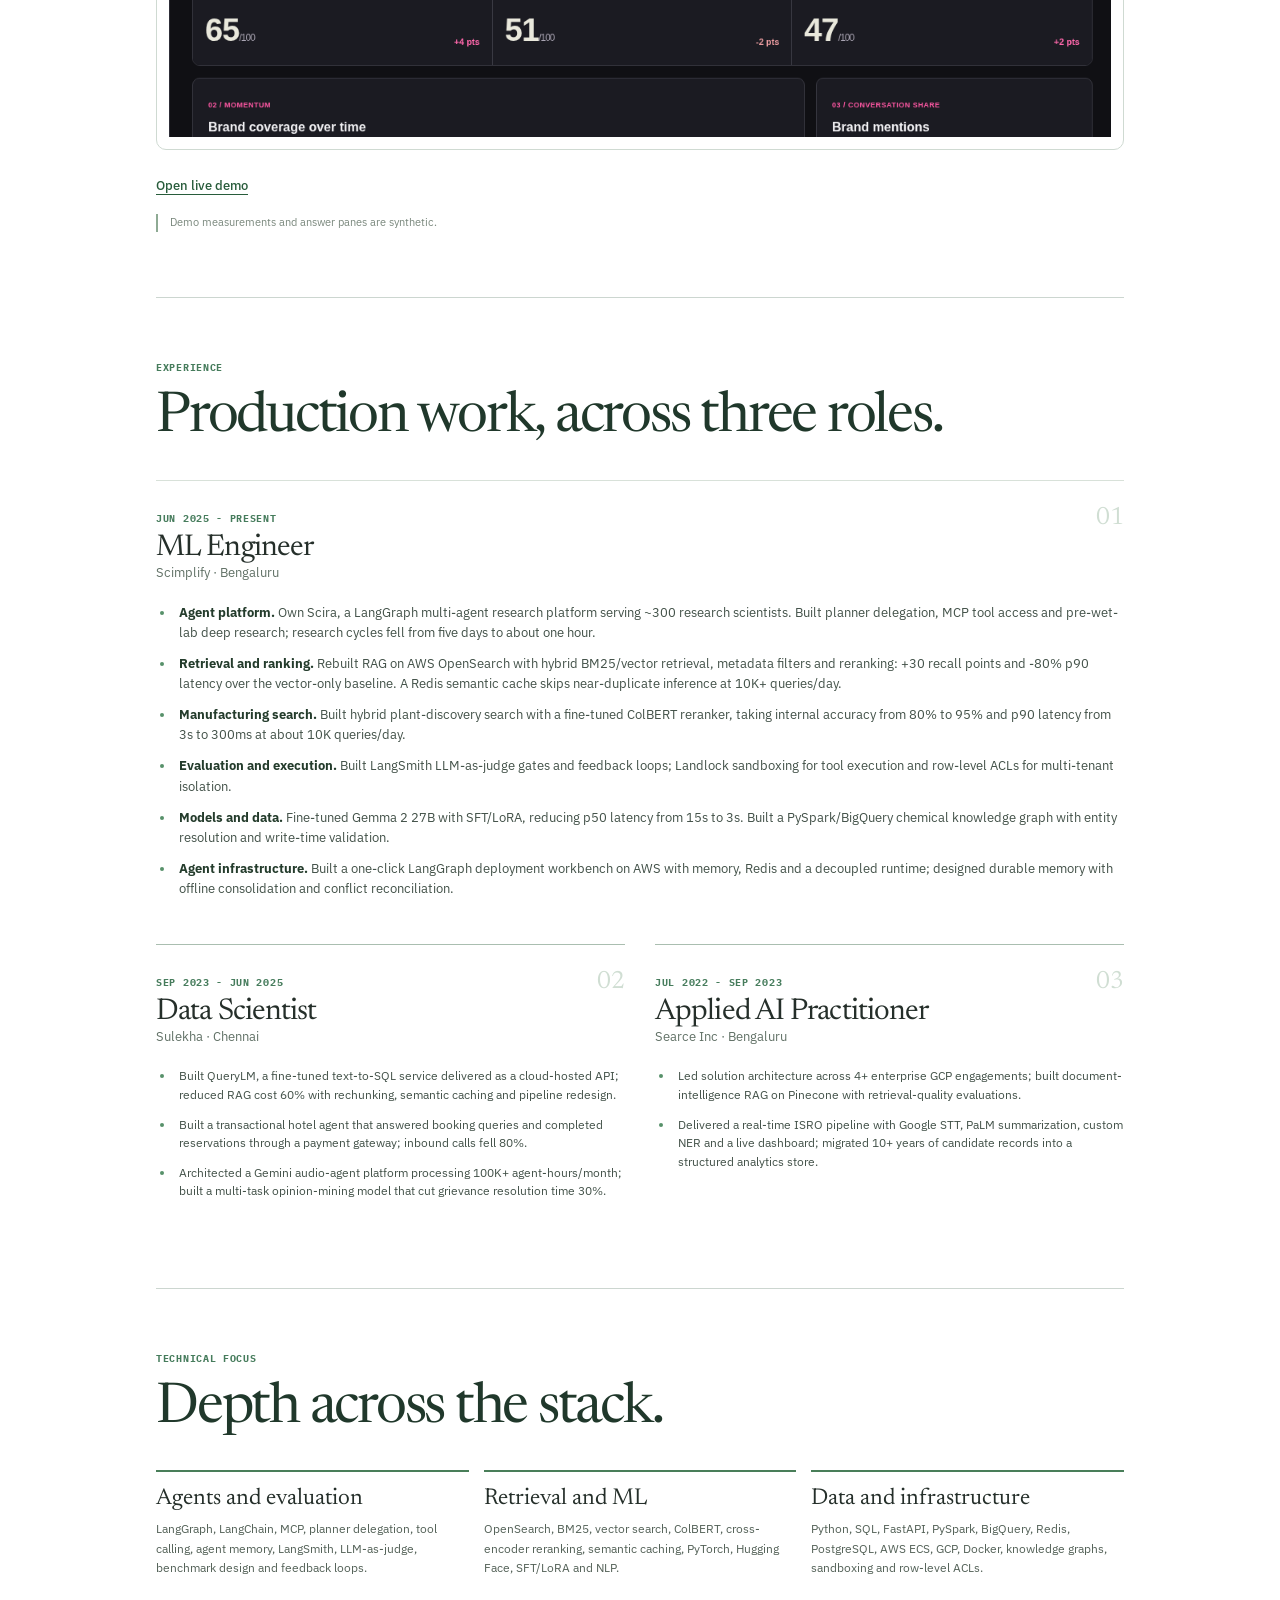
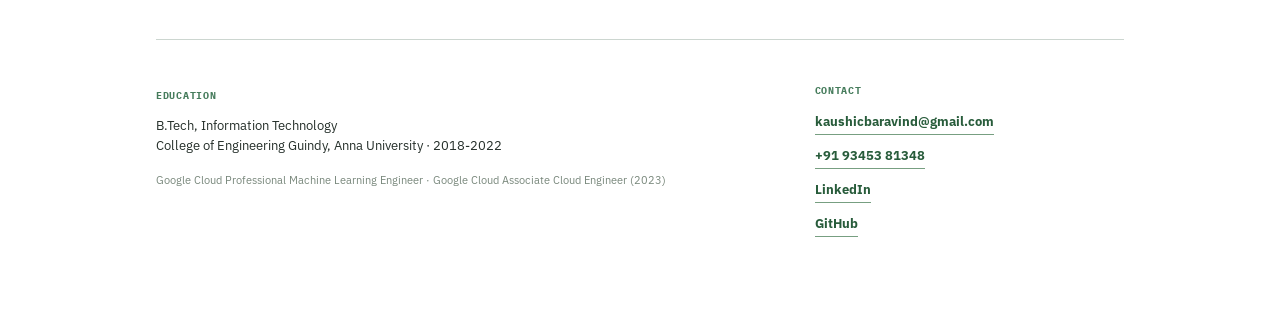
==== commit 17c5a0db: "Make portfolio projects visual-first with plain links" ====
--- a/portfolio/index.html
+++ b/portfolio/index.html
@@ -1,5 +1,5 @@
-<!doctype html><html lang="en"><head><meta charset="UTF-8"><meta name="viewport" content="width=device-width,initial-scale=1"><title>Kaushic Aravind B | Applied AI Engineer</title>  <script type="module" crossorigin src="../assets/portfolio-8a6f8290.js"></script>
+<!doctype html><html lang="en"><head><meta charset="UTF-8"><meta name="viewport" content="width=device-width,initial-scale=1"><title>Kaushic Aravind B | Applied AI Engineer</title>  <script type="module" crossorigin src="../assets/portfolio-projects.js"></script>
   <link rel="modulepreload" crossorigin href="../assets/shim-C5MHmxsf.js">
   <link rel="stylesheet" crossorigin href="../assets/shim-DwW3Mtgs.css">
-  <link rel="stylesheet" crossorigin href="../assets/portfolio-JboTpD73.css">
+  <link rel="stylesheet" crossorigin href="../assets/portfolio-projects.css">
 </head><body><div id="root"></div></body></html>
--- a/assets/portfolio-projects.css
+++ b/assets/portfolio-projects.css
@@ -0,0 +1,42 @@
+@import url('https://fonts.googleapis.com/css2?family=Newsreader:opsz,wght@6..72,400&family=IBM+Plex+Sans:wght@400;500;700&family=IBM+Plex+Mono:wght@500;700&display=swap');
+html,body,#root{margin:0;min-height:100%}body{background:var(--ds-page)}*{box-sizing:border-box}.cv{color:#252f2a;font-family:KMR Melange Grotesk,Arial,sans-serif}.top{display:flex;justify-content:space-between;align-items:center;border-bottom:1px solid #ccd6d0;padding:5px 0 20px;gap:15px}.identity{display:flex;gap:13px;align-items:center;font-weight:700;font-size:14px;letter-spacing:.03em}.monogram{display:grid;place-items:center;width:34px;height:34px;background:#213b2e;color:#fff;font:12px monospace;letter-spacing:-.05em}.location,.kicker,.blockLabel,.period,.workStamp,.gallery figcaption{font:700 10px/1.5 monospace;letter-spacing:.07em}.location{color:#77867a;text-align:right}.intro{padding:66px 0 50px}.kicker,.blockLabel,.period{color:#467c5c}.intro h1,.block h2{font-family:Aime,Georgia,serif;font-weight:400;letter-spacing:-.04em;color:#20382b}.intro h1{font-size:clamp(48px,6.2vw,79px);line-height:1.05;margin:17px 0 24px}.intro h1 em{font-style:normal;color:#548368}.intro p{font-size:17px;line-height:1.55;max-width:710px;color:#48584d;margin:0}.contact{display:flex;gap:22px;margin-top:27px}.contact a,.footerContact a{color:#285c3b;text-decoration:none;font-weight:700;border-bottom:1px solid #779f81;padding-bottom:4px;font-size:13px}.contact a:hover,.footerContact a:hover{text-decoration:underline}.impact{display:grid;grid-template-columns:repeat(4,1fr);border-block:1px solid #ccd6d0}.impact>div{padding:19px 12px;border-right:1px solid #ccd6d0}.impact>div:first-child{padding-left:0}.impact>div:last-child{border:0}.impact strong{display:block;font-size:28px;letter-spacing:-.05em;color:#20382b}.impact span{display:block;font-size:11px;color:#66766b;margin-top:5px}.block{padding:62px 0;border-bottom:1px solid #ccd6d0}.block h2{font-size:clamp(37px,4.5vw,56px);line-height:1.1;margin:13px 0 30px}.role{padding:25px 0;border-top:1px solid #d8e1d9}.roleMeta{display:flex;justify-content:space-between;gap:15px;align-items:start}.roleMeta h3{font-family:Aime,Georgia,serif;letter-spacing:-.03em;font-weight:400;font-size:30px;margin:7px 0 1px}.roleMeta p{margin:0;color:#617166;font-size:13px}.roleIndex{font:25px Georgia,serif;color:#d0ded3}.role ul{margin:22px 0 0;padding-left:19px;display:grid;gap:11px}.role li{font-size:13px;line-height:1.55;color:#425148;padding-left:4px}.role li::marker{color:#57916a}.role li b{color:#243c2c}.earlier{display:grid;grid-template-columns:1fr 1fr;gap:30px;margin-top:20px}.earlier .role{border-top:1px solid #aabeb0}.earlier .role li{font-size:12px}.workHeader{display:flex;justify-content:space-between;align-items:end;gap:20px}.workHeader h2{margin-bottom:5px}.workStamp{text-align:right;color:#7b8b7d}.workSub{font-weight:700;color:#345b3e!important}.work>p{font-size:14px;line-height:1.62;max-width:820px;color:#4e6153}.gallery{display:grid;grid-template-columns:repeat(2,minmax(0,1fr));gap:20px;margin:28px 0}.gallery figure{margin:0;min-width:0}.gallery img{width:100%;height:auto;display:block;border:1px solid #d5ded7;background:#eff3f0}.gallery figcaption{margin-top:9px;color:#538362}.gallery .artifact{grid-column:span 2}.artifact img{max-width:700px;margin:auto}.artifact figcaption{text-align:center}.sourceNote{font-size:11px!important;color:#79877c!important;border-left:2px solid #8eaa94;padding-left:12px;margin-top:20px}.skills{display:grid;grid-template-columns:repeat(3,1fr);gap:15px}.skills>div{border-top:2px solid #497e59;padding-top:15px}.skills h3{font-family:Aime,Georgia,serif;font-size:23px;font-weight:400;margin:0 0 9px}.skills p{font-size:12px;line-height:1.6;color:#536157;margin:0}.footer{display:grid;grid-template-columns:2fr 1fr;gap:40px;padding:43px 0}.footer p{font-size:13px;line-height:1.5}.footer small{font-size:11px;color:#78877b;line-height:1.6}.footerContact{display:flex;flex-direction:column;align-items:start;gap:12px}.footerContact .blockLabel{margin-bottom:3px}@media(max-width:700px){.location{display:none}.intro{padding:52px 0 40px}.intro h1{font-size:47px}.intro p{font-size:15px}.impact{grid-template-columns:repeat(2,1fr)}.impact>div{padding:17px 11px!important}.impact>div:nth-child(2){border-right:0}.impact>div:nth-child(-n+2){border-bottom:1px solid #ccd6d0}.impact strong{font-size:23px}.block{padding:47px 0}.earlier,.skills,.footer{grid-template-columns:1fr}.earlier{gap:4px}.gallery{grid-template-columns:1fr}.gallery .artifact{grid-column:auto}.workStamp{display:none}.footer{gap:20px}.contact{gap:15px}}.independentIntro{font-size:14px;line-height:1.55;color:#5b6d60;margin:-8px 0 26px;max-width:730px}.buildGrid{display:grid;grid-template-columns:repeat(2,minmax(0,1fr));gap:17px}.buildCard{border:1px solid #d6e0d8;background:#fafbf9;min-width:0}.buildVisual{background:#15171d;padding:12px;height:205px;overflow:hidden}.buildVisual img{display:block;width:100%;height:100%;object-fit:cover;object-position:left top;border:1px solid #353d43}.buildContent{padding:21px}.buildContent h3,.buildProgress h3{font-family:Aime,Georgia,serif;font-size:29px;font-weight:400;letter-spacing:-.03em;margin:9px 0}.buildContent p,.buildProgress p{font-size:12px;line-height:1.55;color:#56675a;margin:0 0 18px}.buildContent a{color:#285c3b;text-decoration:none;border-bottom:1px solid #779f81;font-size:12px;font-weight:700;padding-bottom:3px}.buildProgress{display:grid;grid-template-columns:1.2fr 1fr;gap:30px;align-items:center;margin-top:16px;border:1px solid #d6e0d8;background:#f5f8f4;padding:22px}.buildProgress p{margin-bottom:0}.buildDiagram{display:flex;align-items:center;justify-content:flex-end;gap:8px;font:700 10px monospace;color:#365941}.buildDiagram span{background:#fff;border:1px solid #c7d8ca;padding:12px 8px;text-align:center}.buildDiagram b{color:#5a9a6a}@media(max-width:700px){.buildGrid,.buildProgress{grid-template-columns:1fr}.buildVisual{height:185px}.buildProgress{gap:18px}.buildDiagram{justify-content:start;gap:5px;font-size:8px}.buildDiagram span{padding:10px 5px}}.projectNav{display:flex;gap:20px;flex-wrap:wrap;padding:0 0 25px;font:700 11px/1.5 monospace}.projectNav a{color:#326447;text-decoration:none;border-bottom:1px solid #83a992;padding-bottom:3px}.searchCase{background:#f7faf6;margin:0 -24px;padding:62px 24px}.searchLead{display:flex;justify-content:space-between;align-items:end;gap:20px}.searchLead h2{margin:12px 0}.searchLead .period{color:#618b69}.searchQuote{font:italic 21px/1.35 Georgia,serif;color:#77917d;padding-bottom:11px}.searchIntro{max-width:830px;font-size:15px;line-height:1.65;color:#3d5143}.searchStats{display:grid;grid-template-columns:repeat(4,1fr);border-block:1px solid #c8d9ca;margin:30px 0 38px}.searchStats>div{padding:19px 13px;border-right:1px solid #c8d9ca}.searchStats>div:first-child{padding-left:0}.searchStats>div:last-child{border:0}.searchStats strong{display:block;font-size:21px;color:#254b35;letter-spacing:-.03em}.searchStats span{display:block;color:#6b7e6d;font-size:11px;margin-top:6px}.searchStory{display:grid;grid-template-columns:repeat(3,minmax(0,1fr));gap:22px}.searchStory article{border-top:2px solid #75a47c;padding-top:15px}.searchStory h3{font:400 24px/1.2 Aime,Georgia,serif;color:#294734;margin:11px 0}.searchStory p{font-size:12px;line-height:1.65;color:#4e6454}.searchFigures{margin-top:50px}.searchFiguresHead{display:flex;justify-content:space-between;gap:15px;align-items:center;border-top:1px solid #d2ded3;padding-top:15px}.searchFiguresHead p{font-size:11px;color:#697d6c}.searchFigureGrid{display:grid;grid-template-columns:repeat(2,minmax(0,1fr));gap:25px 19px}.searchFigureGrid figure{margin:0;min-width:0}.searchFigureGrid a{display:block;background:#fff;border:1px solid #dbe5dc;padding:10px;transition:border-color .15s}.searchFigureGrid a:hover,.searchFigureGrid a:focus-visible{border-color:#49875e;outline:2px solid #49875e;outline-offset:2px}.searchFigureGrid img{display:block;width:100%;height:auto;aspect-ratio:2.22/1;object-fit:contain}.searchFigureGrid figcaption{color:#527c5b;font:700 10px/1.5 monospace;letter-spacing:.04em;margin-top:8px}.searchCase .sourceNote{max-width:850px;margin-top:25px}@media(max-width:700px){.searchCase{margin:0 -24px;padding:47px 24px}.searchLead{display:block}.searchQuote{font-size:17px;margin-top:14px}.searchStats,.searchStory,.searchFigureGrid{grid-template-columns:1fr}.searchStats>div{border-right:0;border-bottom:1px solid #c8d9ca;padding:13px 0}.searchStats>div:last-child{border:0}.searchFiguresHead{display:block}.searchFigureGrid{gap:24px}.projectNav{gap:13px}}.agentCase{background:#f5f8f5;margin:0 -24px;padding:62px 24px}.agentLead{display:flex;justify-content:space-between;gap:24px;align-items:end}.agentLead h2{margin:12px 0}.agentBadge{font:700 11px/1.5 monospace;letter-spacing:.06em;color:#63866d;text-align:right}.agentIntro{max-width:850px;font-size:15px;line-height:1.65;color:#405448}.agentFacts{display:grid;grid-template-columns:repeat(3,1fr);margin:29px 0 37px;border-block:1px solid #c8d9ca}.agentFacts>div{padding:19px;border-right:1px solid #c8d9ca}.agentFacts>div:first-child{padding-left:0}.agentFacts>div:last-child{border:0}.agentFacts strong{font-size:24px;display:block;color:#254b35}.agentFacts span{font-size:11px;line-height:1.45;color:#627567;display:block;margin-top:6px}.agentStory{display:grid;grid-template-columns:repeat(3,1fr);gap:20px}.agentStory article{border-top:2px solid #75a47c;padding-top:15px}.agentStory h3,.agentSequence h3{font:400 24px/1.2 Aime,Georgia,serif;color:#294734;margin:11px 0}.agentStory p,.agentSequence p{font-size:12px;line-height:1.65;color:#4e6454}.agentDemoHead{display:flex;justify-content:space-between;gap:24px;align-items:start;margin:46px 0 15px;padding-top:18px;border-top:1px solid #d2ded3}.agentDemoHead p{font-size:11px;line-height:1.55;color:#536a58;max-width:650px;margin:0}.agentFrames{display:grid;grid-template-columns:repeat(2,minmax(0,1fr));gap:24px 19px}.agentFrames figure{margin:0;min-width:0}.agentFrames .agentWide{grid-column:span 2}.agentFrames a{display:block;background:#fff;border:1px solid #d6e4d7;padding:9px}.agentFrames a:hover,.agentFrames a:focus-visible{border-color:#49875e;outline:2px solid #49875e;outline-offset:2px}.agentFrames img{display:block;width:100%;height:auto;aspect-ratio:1429/804;object-fit:contain;background:#111}.agentFrames figcaption{color:#527c5b;font:700 10px/1.5 monospace;letter-spacing:.04em;margin-top:8px}.agentSequence{margin-top:42px}.agentSequence p{max-width:790px;margin-bottom:22px}.agentCase .sourceNote{max-width:850px;margin-top:28px}@media(max-width:700px){.agentCase{margin:0 -24px;padding:47px 24px}.agentLead{display:block}.agentBadge{text-align:left}.agentFacts,.agentStory,.agentFrames{grid-template-columns:1fr}.agentFacts>div{padding:13px 0;border-right:0;border-bottom:1px solid #c8d9ca}.agentFacts>div:last-child{border-bottom:0}.agentFrames .agentWide{grid-column:auto}.agentDemoHead{display:block}.agentDemoHead p{margin-top:10px}}
+
+/* metric cards */
+.impact,.searchStats,.agentFacts{display:grid;grid-template-columns:repeat(auto-fit,minmax(170px,1fr));gap:12px;border:0;margin-left:0;margin-right:0}
+.impact{padding:22px 0}
+.searchStats{margin:30px 0 38px}.agentFacts{margin:29px 0 37px}
+.impact>div,.searchStats>div,.agentFacts>div,.impact>div:first-child,.searchStats>div:first-child,.agentFacts>div:first-child{background:#fff;border:1px solid #cfdad2;border-radius:10px;padding:16px 16px 15px!important;min-width:0}
+.impact>div:last-child,.searchStats>div:last-child,.agentFacts>div:last-child{border:1px solid #cfdad2}
+.impact strong,.searchStats strong,.agentFacts strong{font-size:24px;line-height:1.15}
+.impact span,.searchStats span,.agentFacts span{margin-top:7px}
+@media(max-width:700px){
+.impact,.searchStats,.agentFacts{grid-template-columns:repeat(2,minmax(0,1fr));gap:9px}
+.impact>div:nth-child(n),.searchStats>div:nth-child(n),.agentFacts>div:nth-child(n){padding:13px 12px 12px!important;border:1px solid #cfdad2!important}
+.impact strong,.searchStats strong,.agentFacts strong{font-size:19px}
+.impact span,.searchStats span,.agentFacts span{font-size:10.5px}
+.agentFacts>div:last-child:nth-child(odd){grid-column:span 2}
+}
+/* single independent build card */
+.buildGrid{grid-template-columns:minmax(0,1fr)}
+.buildGrid .buildCard{display:grid;grid-template-columns:minmax(0,1fr) minmax(0,1fr)}
+.buildGrid .buildVisual{height:auto;min-height:205px}
+.buildGrid .buildContent{align-self:center}
+@media(max-width:700px){.buildGrid .buildCard{grid-template-columns:1fr}.buildGrid .buildVisual{height:185px;min-height:0}}
+/* back to top */
+.toTop{position:fixed;right:max(8px,calc((100vw - 1088px)/2 - 54px));bottom:28px;z-index:50;width:42px;height:42px;display:grid;place-items:center;border-radius:50%;border:1.5px solid #111;background:#fff;color:#111;cursor:pointer;padding:0;opacity:0;pointer-events:none;transform:translateY(8px);transition:opacity .2s,transform .2s,background .15s,color .15s}
+.toTop.show{opacity:1;pointer-events:auto;transform:none}
+.toTop:hover,.toTop:focus-visible{background:#111;color:#fff;outline:2px solid #111;outline-offset:3px}
+.toTop svg{width:18px;height:18px;display:block}
+@media(max-width:700px){.toTop{width:34px;height:34px;right:6px;bottom:16px;opacity:0}.toTop.show{opacity:.85}.toTop svg{width:15px;height:15px}}
+@media(prefers-reduced-motion:reduce){.toTop{transition:none}}
+
+.cv,.cv button{font-family:'IBM Plex Sans',Arial,sans-serif!important}
+.intro h1,.block h2,.roleMeta h3,.skills h3,.searchStory h3,.agentStory h3,.buildContent h3,.agentSequence h3,.roleIndex{font-family:'Newsreader',Georgia,serif!important;font-weight:400}
+.intro h1{letter-spacing:-.03em}
+.location,.kicker,.blockLabel,.period,.workStamp,.projectNav,.gallery figcaption{font-family:'IBM Plex Mono',monospace!important}
+.impact strong,.searchStats strong,.agentFacts strong{font-family:'Newsreader',serif!important}
+.contact{flex-wrap:wrap;row-gap:14px}.contact a{white-space:nowrap}
+/* One visual-first project sequence */
+.projects{padding-top:58px}.projects>.blockLabel{margin-bottom:22px}.projectNav{margin:0;padding-bottom:32px;border-bottom:1px solid #ccd6d0;font-family:'IBM Plex Sans',sans-serif!important;font-size:13px;letter-spacing:0;gap:16px 24px}
+.project{padding:48px 0 54px;border-bottom:1px solid #ccd6d0}.project h2{font:400 clamp(34px,4.2vw,50px)/1.1 'Newsreader',Georgia,serif;letter-spacing:-.03em;color:#20382b;margin:14px 0 14px}.projectIntro{font-size:16px;line-height:1.55;color:#48584d;max-width:760px;margin:0 0 25px}.projectVisual{margin:0 0 24px}.projectVisual>a{display:block;border:1px solid #cfdad2;border-radius:10px;overflow:hidden;background:#fff;padding:12px}.projectVisual img{display:block;width:100%;height:auto;max-height:580px;object-fit:contain}.projectVisual>a:hover{border-color:#285c3b}.projectVisual a:focus-visible{outline:2px solid #285c3b;outline-offset:3px}.visualControls{display:flex;align-items:center;justify-content:space-between;gap:12px;margin-top:14px}.visualControls button{font:500 12px 'IBM Plex Sans',sans-serif;border:0;background:transparent;color:#285c3b;cursor:pointer;padding:7px 4px}.visualControls button:hover{text-decoration:underline}.visualPages{display:flex;gap:3px;flex-wrap:wrap;justify-content:center}.visualPages button{min-width:29px;border-radius:4px;font-family:'IBM Plex Mono',monospace;font-size:10px}.visualPages button[aria-current=true]{background:#20382b;color:#fff}.project .searchStats,.project .agentFacts{margin:24px 0}.projectDetails{margin-top:24px;font-size:13px;line-height:1.6;color:#4e6454}.projectDetails summary{cursor:pointer;color:#285c3b;font-weight:500;text-decoration:underline;text-underline-offset:4px;list-style:none}.projectDetails summary::-webkit-details-marker{display:none}.projectDetails[open] summary{margin-bottom:20px}.projectDetails article{max-width:800px}.projectDetails article .period{display:none}.projectDetails h3{font:400 24px 'Newsreader',serif;color:#294734;margin-bottom:6px}.projectDetails p{margin-top:6px}.projectText,.project li{font-size:14px;line-height:1.65;color:#4e6454;max-width:820px}.project ul{padding-left:19px;display:grid;gap:10px}.project .sourceNote{line-height:1.6;max-width:820px}.projectLink{font-size:13px;color:#285c3b;font-weight:500;text-underline-offset:4px}.project a:hover{text-decoration:underline}.project .independentIntro{margin:0 0 18px}
+@media(max-width:700px){.projects{padding-top:36px}.project{padding:34px 0 40px}.project h2{font-size:34px}.projectIntro{font-size:14px;margin-bottom:20px}.projectVisual>a{padding:6px;border-radius:6px}.visualControls{gap:6px;margin-top:9px}.visualPages{gap:0}.visualPages button{min-width:23px;padding:7px 3px;font-size:9px}.visualControls>button{font-size:11px;padding:7px 0}.projectText,.project li{font-size:13px}}
